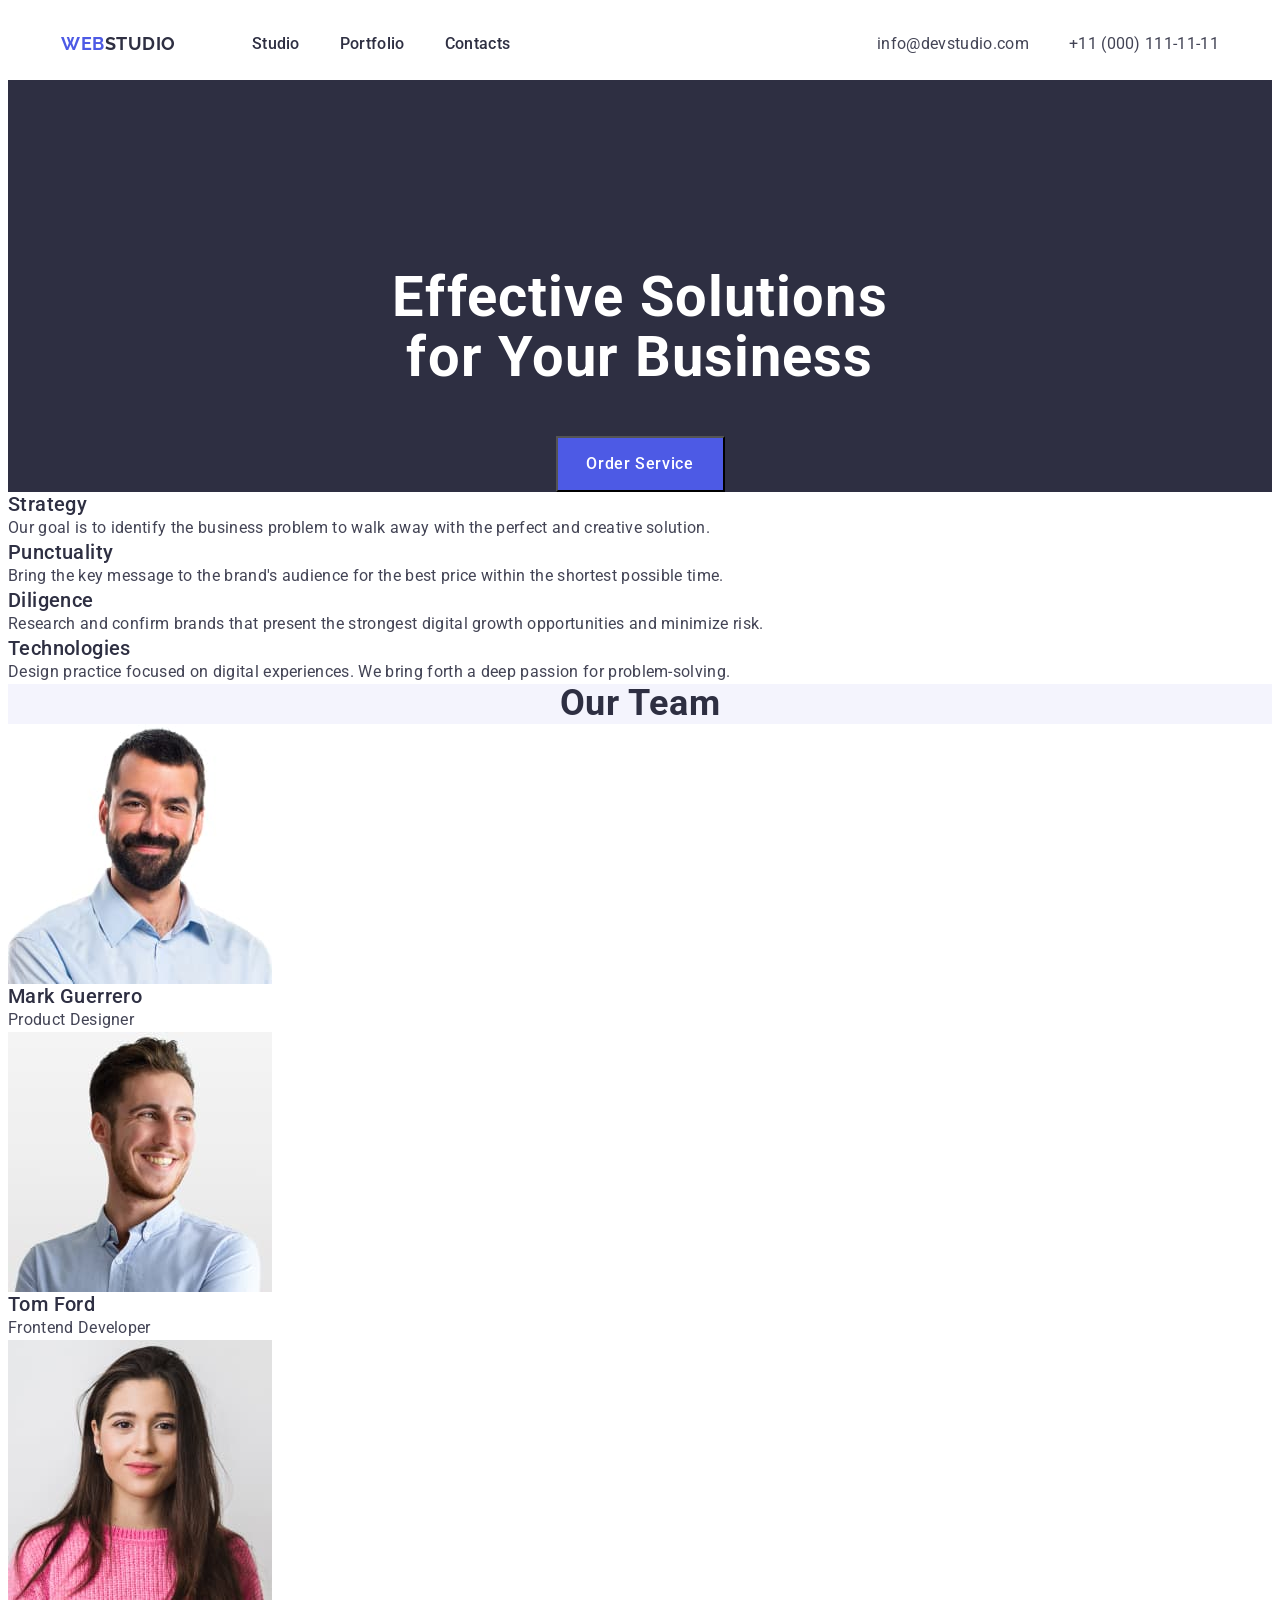
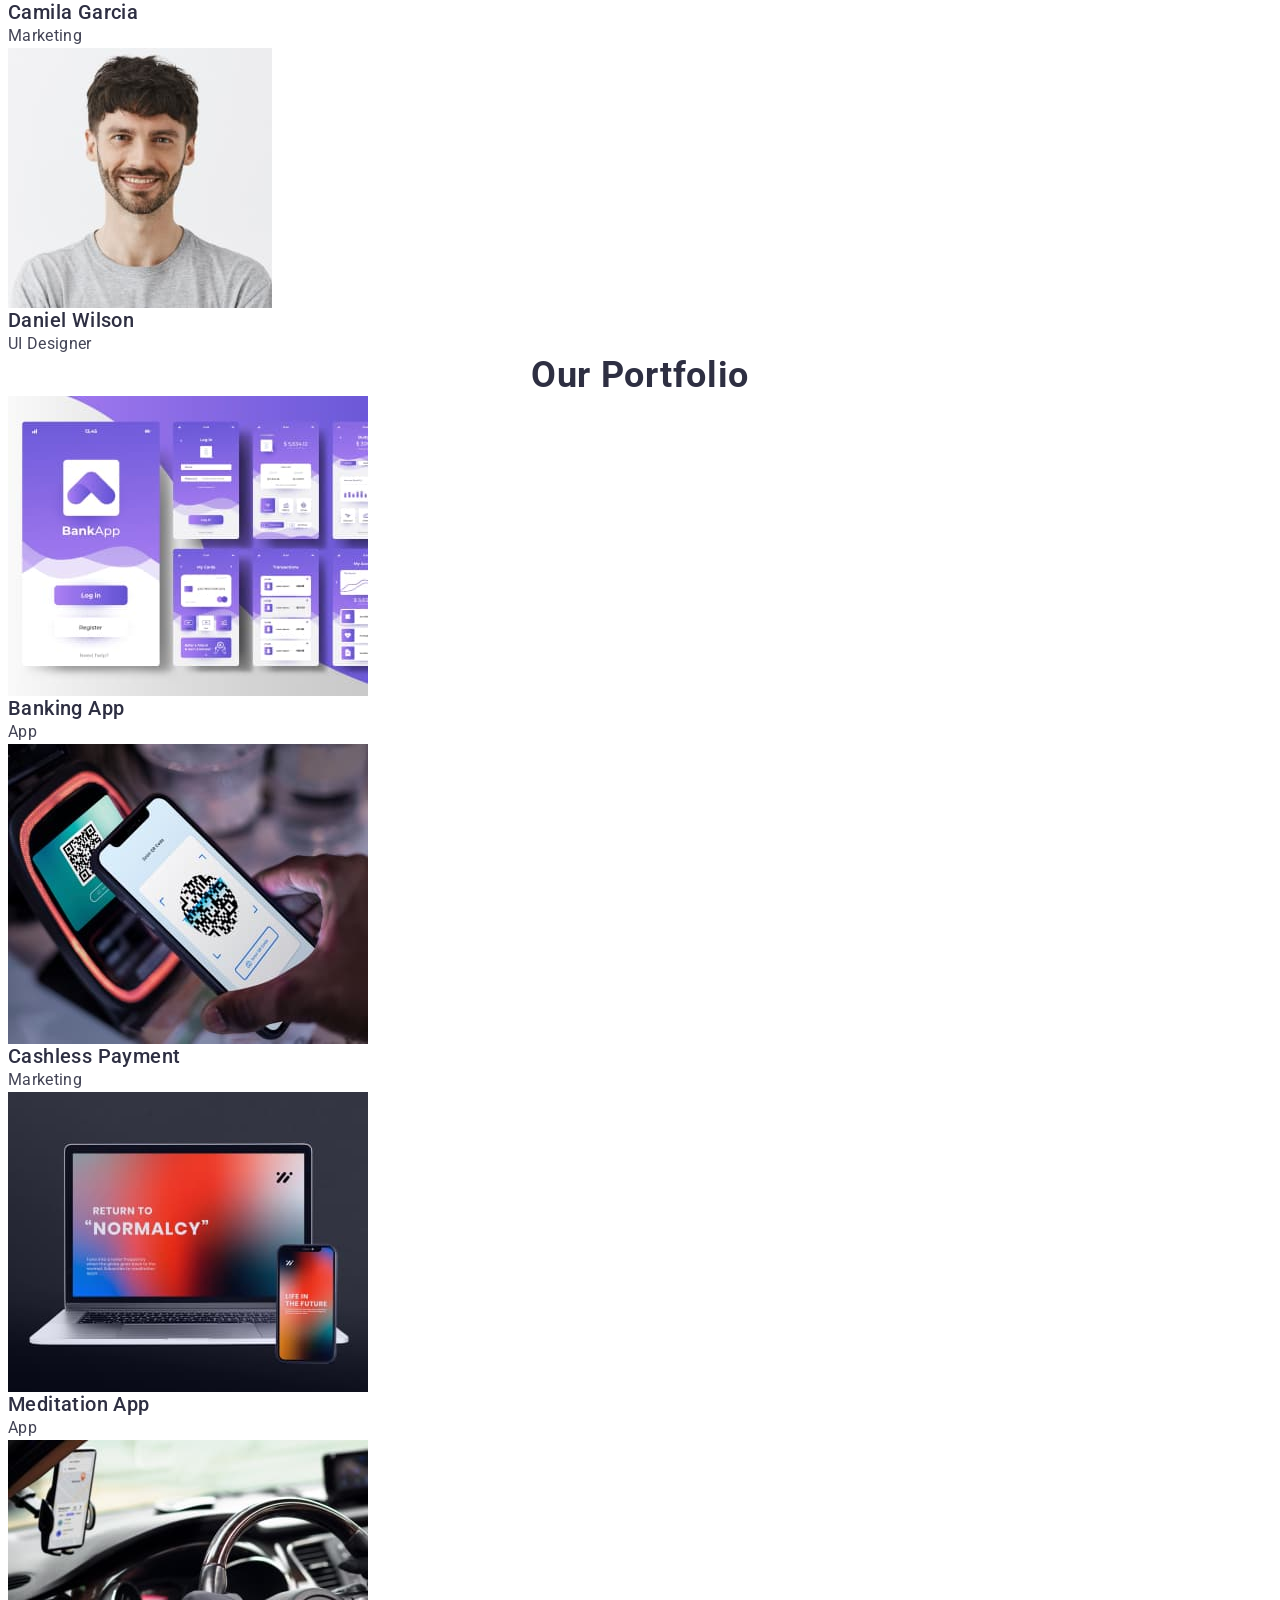
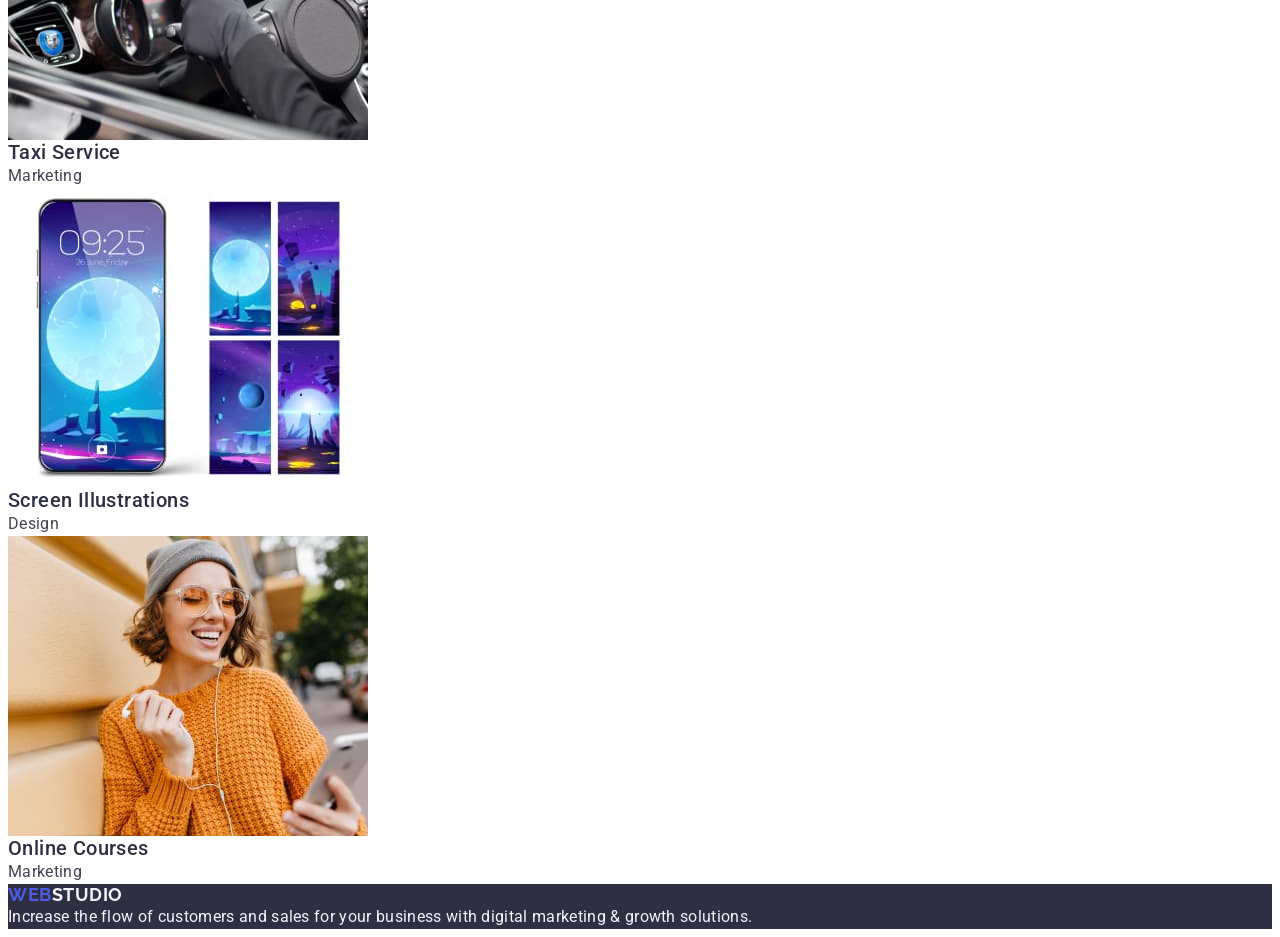
==== index.html @ 1b868ec2 "w" ====
<!DOCTYPE html>
<html lang="en">
<head>
    <meta charset="UTF-8">
    <meta name="viewport" content="width=device-width, initial-scale=1.0">
    <title>Webstudio</title>
<link rel="preconnect" href="https://fonts.googleapis.com">
<link rel="preconnect" href="https://fonts.gstatic.com" crossorigin>
<link href="https://fonts.googleapis.com/css2?family=Raleway:wght@700&family=Roboto:wght@400;500;700&display=swap"
    rel="stylesheet">
        <link rel="stylesheet" href="node_modules/modern-normalize/modern-normalize.css">
        <link rel="stylesheet" href="./css/styles.css">
</head>
<body>
    <!-- HEDER -->
    <header class="page-header">
        <div class="container page-header-div">
            <nav class="site-nav">
                <a class="logo-web" href="./index.html">
                    Web<span class="logo-link">Studio</span>
                </a>
                <ul class="navigation">
                    <li>
                        <a class="menu-nav-link" href="./index.html"> Studio</a>
                    </li>
                    <li>
                        <a class="menu-nav-link" href="">Portfolio</a>
                    </li>
                    <li>
                        <a class="menu-nav-link" href="">Contacts</a>
                    </li>
                </ul>
            </nav>
            
            <address class="adr-ss">
                <ul class="adr-ss-ul">
                    <li class="contacts">
                        <a class="contacts-link" href="mailto:info@devstudio.com">info@devstudio.com</a>
                    </li>
                    <li>
                        <a class="contacts-link" href="tel:+110001111111">+11 (000) 111-11-11</a>
                    </li>
                </ul>
            </address>
        </div>
        
    </header>
           <!-- HERO -->
    <main>
        <section class="section hero-block">
            <div class="container container-hero">
                <h1 class="hero-title">Effective Solutions for Your Business</h1>
                <button class="button-hero" type="button">Order Service</button>
            </div>
            
        </section>

        <!-- First section after hero -->
        <section>
            <h2 class="visually-hidden">our approach</h2>
            <ul class="privilege">
                <li class="privilege-list">
                    <h3 class="title-privilege">Strategy</h3>
                    <p class="privilege-p">Our goal is to identify the business problem to walk away with the perfect and creative solution.</p>
                </li>
                <li class="privilege-list">
                    <h3 class="title-privilege">Punctuality</h3>
                    <p class="privilege-p">Bring the key message to the brand's audience for the best price within the shortest possible time.</p>
                </li>
                <li class="privilege-list">
                    <h3 class="title-privilege">Diligence</h3>
                    <p class="privilege-p">Research and confirm brands that present the strongest digital growth opportunities and minimize risk.</p>
                </li>
                <li class="privilege-list">
                    <h3 class="title-privilege">Technologies</h3>
                    <p class="privilege-p">Design practice focused on digital experiences. We bring forth a deep passion for problem-solving.</p>
                </li>
                </ul>
        </section>

        <!-- section Our Team -->
        <section class="team-section">
            <h2 class="our-team">Our Team</h2>
            <ul class="our-team-ul">
                <li class="our-team-li">
                    <img class="team-img" src="./images/markguerrero.jpg" alt="mark guerrero" width="264">
                    <h3 class="title-team">Mark Guerrero</h3>
                    <p class="our-team-p">Product Designer</p>
                </li>

                <li class="our-team-li">
                    <img class="team-img" src="./images/tomford.jpg" alt="tom ford" width="264">
                    <h3 class="title-team">Tom Ford</h3>
                    <p class="our-team-p">Frontend Developer</p>
                </li>

                <li class="our-team-li">
                    <img class="team-img" src="./images/camilagarcia.jpg" alt="camila garcia" width="264">
                    <h3 class="title-team">Camila Garcia</h3>
                    <p class="our-team-p">Marketing</p>
                </li>

                <li class="our-team-li">
                    <img class="team-img" src="./images/danielwilson.jpg" alt="daniel wilson" width="264">
                    <h3 class="title-team">Daniel Wilson</h3>
                    <p class="our-team-p">UI Designer</p>
                </li>
            </ul>
        </section>
        <!-- Portfolio -->
        <section>
            <h2 class="portfolio-title">Our Portfolio</h2>
            <ul class="portfolio-ul">
                <li class="portfolio-li">
                    <img class="portfolio-img" src="./images/bankingappinteraceconcept.jpg" alt="banking app interace concept" width="360">
                    <h3 class="portfolio-name">Banking App</h3>
                    <p class="portfolio-p">App</p>
                </li>
                <li class="portfolio-li">
                    <img class="portfolio-img" src="./images/cashlesspayment.jpg" alt="cashless payment" width="360">
                    <h3 class="portfolio-name">Cashless Payment</h3>
                    <p class="portfolio-p">Marketing</p>
                </li>
                <li class="portfolio-li">
                    <img class="portfolio-img" src="./images/laptop.jpg" alt="meditation app" width="360">
                    <h3 class="portfolio-name">Meditation App</h3>
                    <p class="portfolio-p">App</p>
                </li>
                <li class="portfolio-li">
                    <img class="portfolio-img" src="./images/taxiservice.jpg" alt="taxi service" width="360">
                    <h3 class="portfolio-name">Taxi Service</h3>
                    <p class="portfolio-p">Marketing</p>
                </li>
                <li class="portfolio-li">
                    <img class="portfolio-img" src="./images/smartphone.jpg" alt="screen illustrations" width="360">
                    <h3 class="portfolio-name">Screen Illustrations</h3>
                    <p class="portfolio-p">Design</p>
                </li>
                <li class="portfolio-li">
                    <img class="portfolio-img" src="./images/onlinecourses.jpg" alt="online courses" width="360">
                    <h3 class="portfolio-name">Online Courses</h3>
                    <p class="portfolio-p">Marketing</p>
                </li>
            </ul>
        </section>
    </main>
    
    <!-- FOOTER -->
    <footer class="footer">
        <a class="logo-link-footer" href="./index.html">
            Web<span class="logo-footer">Studio</span>
        </a>
        <p class="footer-p">Increase the flow of customers and sales for your business with digital marketing & growth solutions.</p>
    </footer>
    
</body>
</html>
---- css/styles.css ----
body {
    background-color: #fff;
    font-family: 'Roboto', sans-serif;
    color: #434455;
    font-weight: 400;
    font-size: 16px;
}

h1,
h2,
h3,
h4,
h5,
h6,
p {
    margin-top: 0;
    margin-bottom: 0;
}

ul,ol {
    list-style: none;
    margin-top: 0;
    margin-bottom: 0;
    padding-left: 0;
}

img {
    display: block;
    max-width: 100%;
    height: auto;
}

a {
    text-decoration: none;
}

       /* HEADER */

   
.container {
    width: 1158px;
    margin-left: auto;
    margin-right: auto;
    padding-left: 15px;
    padding-right: 15px;
}

.page-header-div {
    display: flex;
    padding-top: 24px;
    padding-bottom: 24px;
}

.site-nav {
    display: flex;
    align-items: center;
   
}

.navigation {
    display: flex;
    column-gap: 40px;
}

.logo-link {
    color: #2E2F42;
    font-family: 'Raleway', sans-serif;
    font-size: 18px;
    font-weight: 700;
    line-height: 1.17; 
    letter-spacing: 0.03em;
    text-transform: uppercase;

}

.logo-web {
    margin-right: 76px;
    color: #4D5AE5;
    font-family: 'Raleway', sans-serif;
    font-size: 18px;
    font-weight: 700;
    line-height: 1.17;
    letter-spacing: 0.03em;
    text-transform: uppercase;
}

.menu-nav-link {
    color: #2E2F42;
    font-size: 16px;
    font-weight: 500;
    line-height:1.5;
    letter-spacing: 0.02em;
}

.menu-nav-link:hover,
.menu-nav-link:focus {
    color: #404bbf;
}

.adr-ss {
    margin-left: auto;
    font-style: normal;
}

.adr-ss-ul {
    display: flex;
    column-gap: 40px;
}

.contacts-link {
    color: #434455;
    line-height: 1.5; 
    letter-spacing: 0.02em;
    
}

.contacts-link:hover,
.contacts-link:focus {
    color: #404bbf;
}

  /* HERO */

.hero-block {
    background-color: #2E2F42;
}   

/* .container-hero {
    margin-left: auto;
    margin-right: auto;
} */

.hero-title {
    margin: 0 auto;
    max-width: 496px;
    padding-top: 188px;
    margin-bottom: 48px;
    text-align: center;
    color: #FFF;
    font-size: 56px;
    font-weight: 700;
    line-height: 1.07; 
    letter-spacing: 0.02em;
}

.button-hero {
    margin-left: auto;
    margin-right: auto;
    display: block;
    width: 169px;
    height: 56px;
    font-family: "Roboto", sans-serif;
    cursor: pointer;
    color: #FFF;
    font-size: 16px;
    font-weight: 500;
    line-height: 1.5;
    letter-spacing: 0.04em;
    background-color:  #4D5AE5;
   
}

.button-hero:hover,
.button-hero:focus {
    background-color: #404BBF;
}

/* First section after hero */


.visually-hidden {
    position: absolute;
    width: 1px;
    height: 1px;
    margin: -1px;
    border: 0;
    padding: 0;
    white-space: nowrap;
    clip-path: inset(100%);
    clip: rect(0 0 0 0);
    overflow: hidden;
}

.title-privilege {
    color: #2E2F42;
    font-size: 20px;
    font-weight: 500;
    line-height: 1.2;
    letter-spacing: 0.02em;
}

.privilege-p {
    color: #434455;
    line-height: 1.5;
    letter-spacing: 0.02em;
}

/* Our team */

.team-section {
    background-color: #F4F4FD;
}

.our-team {
    text-align: center;
    color: #2E2F42;    
    font-size: 36px;
    font-weight: 700;
    line-height: 1.11;
    letter-spacing: 0.02em; 
    text-transform: capitalize;      
}

.our-team-li {
    background-color: #FFF;
}

.title-team {
    color: #2E2F42;
    font-size: 20px;
    font-weight: 500;
    line-height: 1.2;
    letter-spacing: 0.02em;
    text-transform: capitalize;
}

.our-team-p {       
    line-height: 1.5;
    letter-spacing: 0.02em;
}

/* Our Portfolio */

.portfolio-title {
    color: #2E2F42;
    font-size: 36px;
    font-weight: 700;
    line-height: 1.11;
    letter-spacing: 0.02em;
    text-align: center;
}

.portfolio-name {
    color: #2E2F42;
    font-size: 20px;
    font-weight: 500;
    line-height: 1.2;
    letter-spacing: 0.02em;
}

.portfolio-p {
    line-height: 1.5;
    letter-spacing: 0.02em;
}

/* FOOTER */

.footer {
    background: #2E2F42;
}

.logo-link-footer {
    color: #4D5AE5;
    font-family: 'Raleway', sans-serif;
    font-size: 18px;
    font-weight: 700;
    line-height: 1.17;
    letter-spacing: 0.03em;
    text-transform: uppercase;
}

.logo-footer {
    color: #F4F4FD;

}

.footer-p {
    color: #F4F4FD;
    font-weight: 400;
    line-height: 1.5;
    letter-spacing: 0.02em;
}
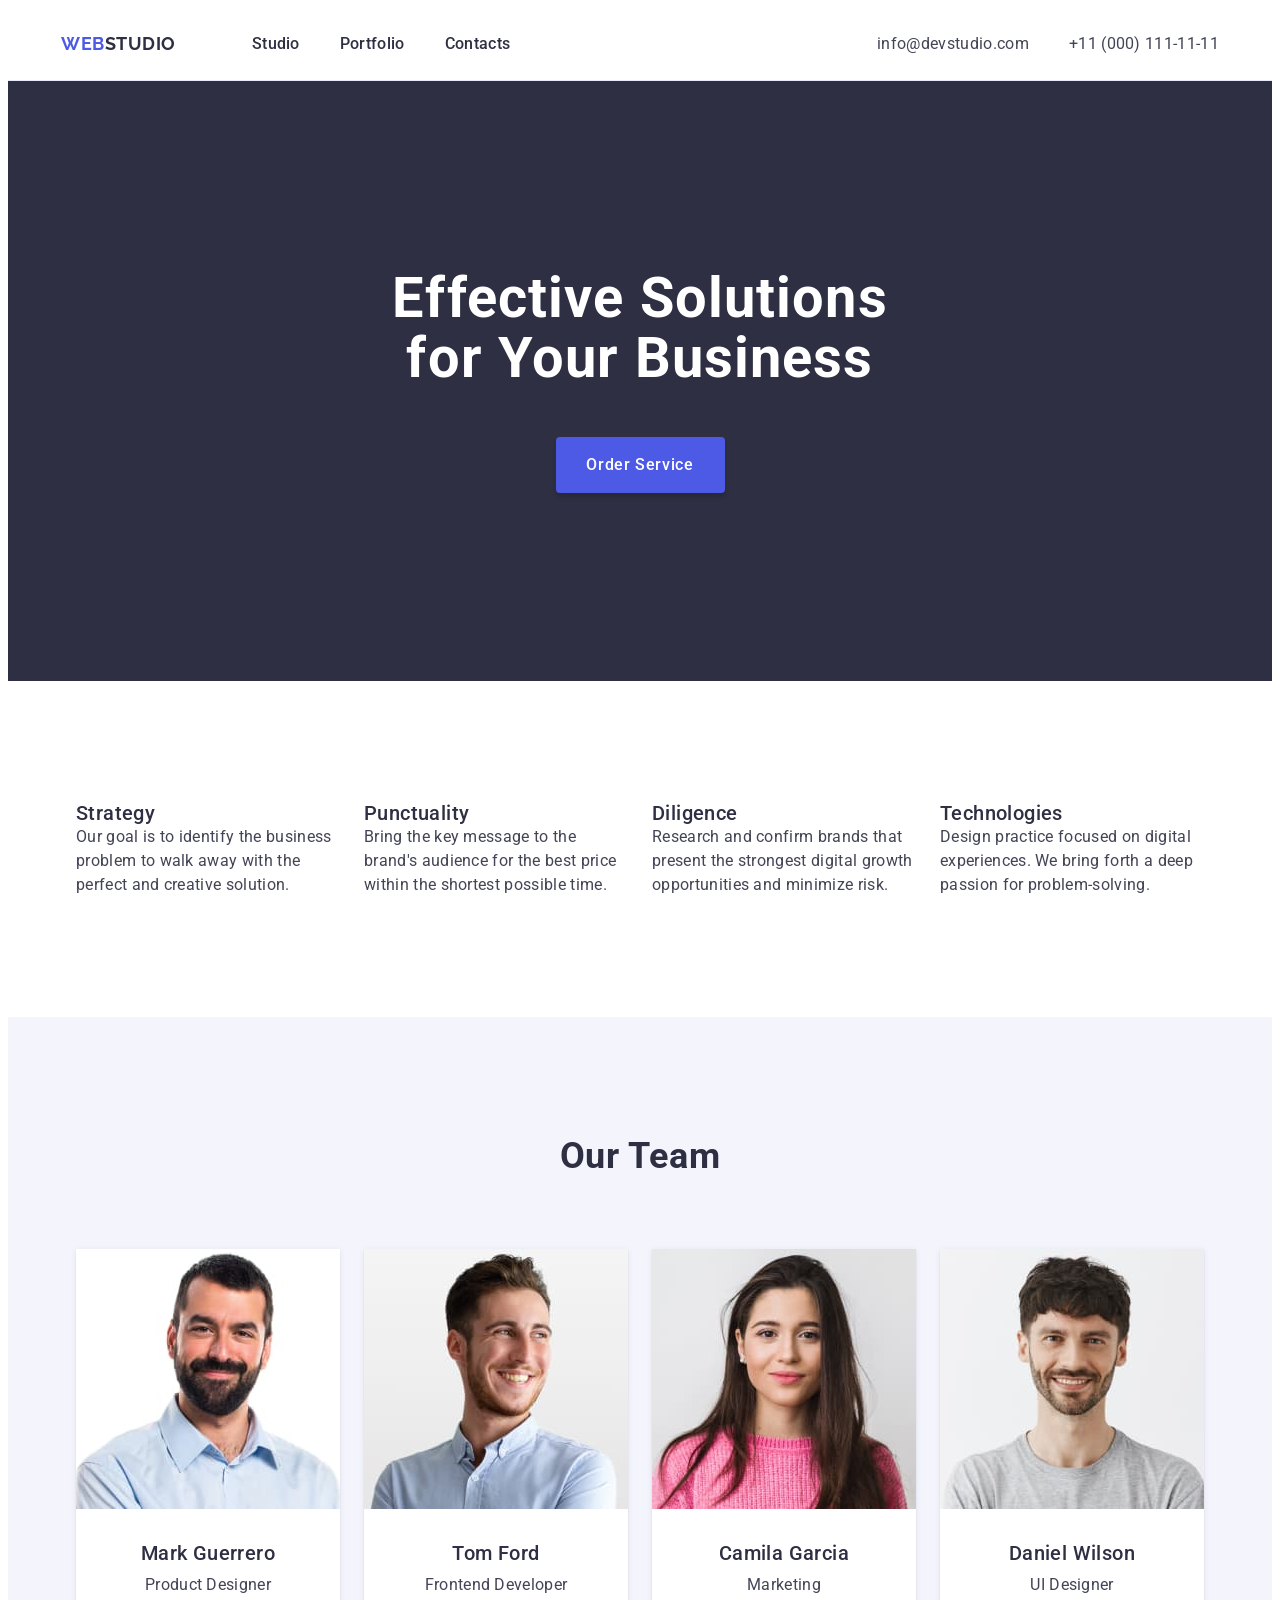
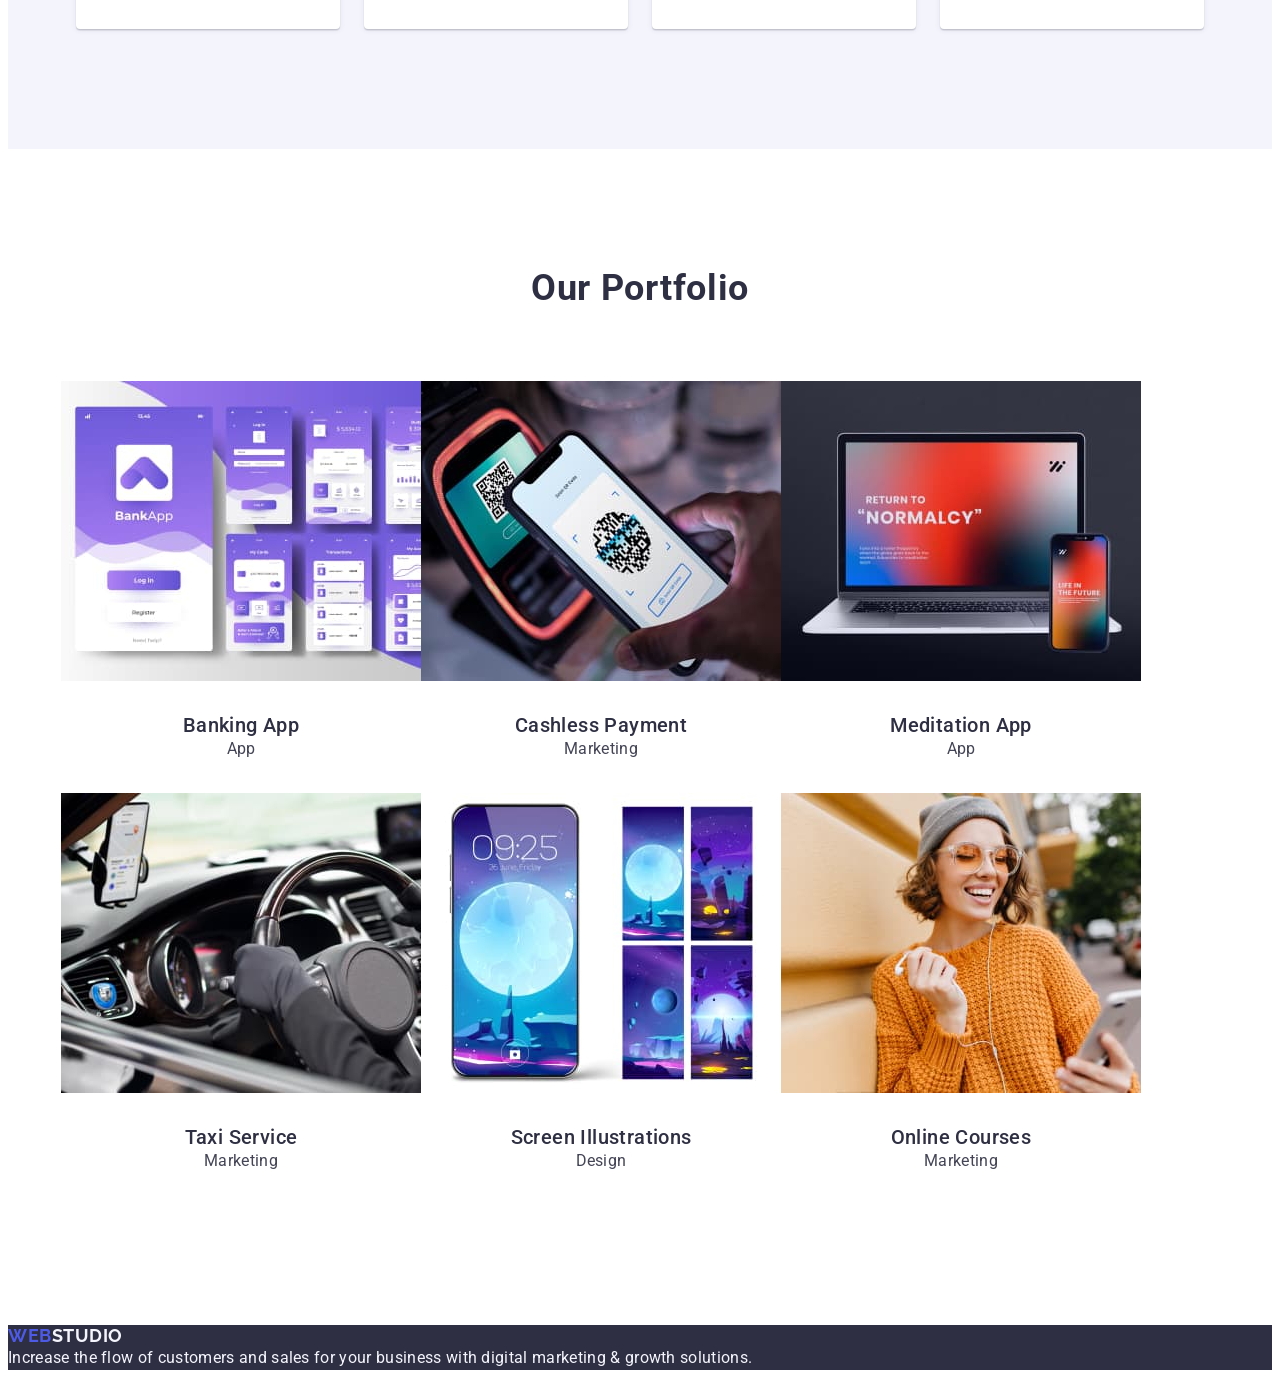
==== commit c5e17777: "startt" ====
--- a/index.html
+++ b/index.html
@@ -56,92 +56,134 @@
         </section>
 
         <!-- First section after hero -->
-        <section>
-            <h2 class="visually-hidden">our approach</h2>
-            <ul class="privilege">
-                <li class="privilege-list">
-                    <h3 class="title-privilege">Strategy</h3>
-                    <p class="privilege-p">Our goal is to identify the business problem to walk away with the perfect and creative solution.</p>
-                </li>
-                <li class="privilege-list">
-                    <h3 class="title-privilege">Punctuality</h3>
-                    <p class="privilege-p">Bring the key message to the brand's audience for the best price within the shortest possible time.</p>
-                </li>
-                <li class="privilege-list">
-                    <h3 class="title-privilege">Diligence</h3>
-                    <p class="privilege-p">Research and confirm brands that present the strongest digital growth opportunities and minimize risk.</p>
-                </li>
-                <li class="privilege-list">
-                    <h3 class="title-privilege">Technologies</h3>
-                    <p class="privilege-p">Design practice focused on digital experiences. We bring forth a deep passion for problem-solving.</p>
-                </li>
+        <section class="section">
+         <h2 class="visually-hidden">our approach</h2>
+            <div class="container">
+                <ul class="privilege">
+                    <li class="privilege-list">
+                        <h3 class="title-privilege">Strategy</h3>
+                        <p class="privilege-p">Our goal is to identify the business problem to walk away with the perfect and creative
+                            solution.</p>
+                    </li>
+                    <li class="privilege-list">
+                        <h3 class="title-privilege">Punctuality</h3>
+                        <p class="privilege-p">Bring the key message to the brand's audience for the best price within the shortest
+                            possible time.</p>
+                    </li>
+                    <li class="privilege-list">
+                        <h3 class="title-privilege">Diligence</h3>
+                        <p class="privilege-p">Research and confirm brands that present the strongest digital growth opportunities and
+                            minimize risk.</p>
+                    </li>
+                    <li class="privilege-list">
+                        <h3 class="title-privilege">Technologies</h3>
+                        <p class="privilege-p">Design practice focused on digital experiences. We bring forth a deep passion for
+                            problem-solving.</p>
+                    </li>
                 </ul>
+            </div>
+            
         </section>
 
         <!-- section Our Team -->
-        <section class="team-section">
+        <section class="section team-section">
             <h2 class="our-team">Our Team</h2>
-            <ul class="our-team-ul">
-                <li class="our-team-li">
-                    <img class="team-img" src="./images/markguerrero.jpg" alt="mark guerrero" width="264">
-                    <h3 class="title-team">Mark Guerrero</h3>
-                    <p class="our-team-p">Product Designer</p>
-                </li>
-
-                <li class="our-team-li">
-                    <img class="team-img" src="./images/tomford.jpg" alt="tom ford" width="264">
-                    <h3 class="title-team">Tom Ford</h3>
-                    <p class="our-team-p">Frontend Developer</p>
-                </li>
-
-                <li class="our-team-li">
-                    <img class="team-img" src="./images/camilagarcia.jpg" alt="camila garcia" width="264">
-                    <h3 class="title-team">Camila Garcia</h3>
-                    <p class="our-team-p">Marketing</p>
-                </li>
-
-                <li class="our-team-li">
-                    <img class="team-img" src="./images/danielwilson.jpg" alt="daniel wilson" width="264">
-                    <h3 class="title-team">Daniel Wilson</h3>
-                    <p class="our-team-p">UI Designer</p>
-                </li>
-            </ul>
+            <div class="container">
+                <ul class="our-team-ul">
+                    <li class="our-team-li">
+                        <img class="team-img" src="./images/markguerrero.jpg" alt="mark guerrero" width="264">
+                        <div class="foto-names">
+                            <h3 class="title-team">Mark Guerrero</h3>
+                            <p class="our-team-p">Product Designer</p>
+                        </div>
+                        
+                    </li>
+                
+                    <li class="our-team-li">
+                        <img class="team-img" src="./images/tomford.jpg" alt="tom ford" width="264">
+                        <div class="foto-names">
+                            <h3 class="title-team">Tom Ford</h3>
+                            <p class="our-team-p">Frontend Developer</p>
+                        </div>
+                    </li>
+                
+                    <li class="our-team-li">
+                        <img class="team-img" src="./images/camilagarcia.jpg" alt="camila garcia" width="264">
+                        <div class="foto-names">
+                            <h3 class="title-team">Camila Garcia</h3>
+                            <p class="our-team-p">Marketing</p>
+                        </div>                       
+                    </li>
+                
+                    <li class="our-team-li">
+                        <img class="team-img" src="./images/danielwilson.jpg" alt="daniel wilson" width="264">
+                        <div class="foto-names">
+                            <h3 class="title-team">Daniel Wilson</h3>
+                            <p class="our-team-p">UI Designer</p>
+                        </div>
+                    </li>
+                </ul>
+            </div>
+           
         </section>
         <!-- Portfolio -->
-        <section>
-            <h2 class="portfolio-title">Our Portfolio</h2>
-            <ul class="portfolio-ul">
-                <li class="portfolio-li">
-                    <img class="portfolio-img" src="./images/bankingappinteraceconcept.jpg" alt="banking app interace concept" width="360">
-                    <h3 class="portfolio-name">Banking App</h3>
-                    <p class="portfolio-p">App</p>
-                </li>
-                <li class="portfolio-li">
-                    <img class="portfolio-img" src="./images/cashlesspayment.jpg" alt="cashless payment" width="360">
-                    <h3 class="portfolio-name">Cashless Payment</h3>
-                    <p class="portfolio-p">Marketing</p>
-                </li>
-                <li class="portfolio-li">
-                    <img class="portfolio-img" src="./images/laptop.jpg" alt="meditation app" width="360">
-                    <h3 class="portfolio-name">Meditation App</h3>
-                    <p class="portfolio-p">App</p>
-                </li>
-                <li class="portfolio-li">
-                    <img class="portfolio-img" src="./images/taxiservice.jpg" alt="taxi service" width="360">
-                    <h3 class="portfolio-name">Taxi Service</h3>
-                    <p class="portfolio-p">Marketing</p>
-                </li>
-                <li class="portfolio-li">
-                    <img class="portfolio-img" src="./images/smartphone.jpg" alt="screen illustrations" width="360">
-                    <h3 class="portfolio-name">Screen Illustrations</h3>
-                    <p class="portfolio-p">Design</p>
-                </li>
-                <li class="portfolio-li">
-                    <img class="portfolio-img" src="./images/onlinecourses.jpg" alt="online courses" width="360">
-                    <h3 class="portfolio-name">Online Courses</h3>
-                    <p class="portfolio-p">Marketing</p>
-                </li>
-            </ul>
+        <section class="section">
+            <div class="container">
+                <h2 class="portfolio-title">Our Portfolio</h2>
+                <ul class="portfolio-ul">
+                    <li class="portfolio-li">
+                    <img class="portfolio-img" src="./images/bankingappinteraceconcept.jpg" alt="banking app interace concept"
+                        width="360">
+                        <div class="portfolio-card">
+                            <h3 class="portfolio-name">Banking App</h3>
+                            <p class="portfolio-p">App</p>
+                        </div>
+                        
+                    </li>
+                    <li class="portfolio-li">
+                        <img class="portfolio-img" src="./images/cashlesspayment.jpg" alt="cashless payment" width="360">
+                        <div class="portfolio-card">
+                            <h3 class="portfolio-name">Cashless Payment</h3>
+                            <p class="portfolio-p">Marketing</p>
+                        </div>
+                        
+                    </li>
+                    <li class="portfolio-li">
+                        <img class="portfolio-img" src="./images/laptop.jpg" alt="meditation app" width="360">
+                        <div class="portfolio-card">
+                            <h3 class="portfolio-name">Meditation App</h3>
+                            <p class="portfolio-p">App</p>
+                        </div>
+                        
+                    </li>
+                    <li class="portfolio-li">
+                        <img class="portfolio-img" src="./images/taxiservice.jpg" alt="taxi service" width="360">
+                        <div class="portfolio-card">
+                            <h3 class="portfolio-name">Taxi Service</h3>
+                            <p class="portfolio-p">Marketing</p>
+                        </div>
+                        
+                    </li>
+                    <li class="portfolio-li">
+                        <img class="portfolio-img" src="./images/smartphone.jpg" alt="screen illustrations" width="360">
+                        <div class="portfolio-card">
+                            <h3 class="portfolio-name">Screen Illustrations</h3>
+                            <p class="portfolio-p">Design</p>
+                        </div>
+                       
+                    </li>
+                    <li class="portfolio-li">
+                        <img class="portfolio-img" src="./images/onlinecourses.jpg" alt="online courses" width="360">
+                        <div class="portfolio-card">
+                            <h3 class="portfolio-name">Online Courses</h3>
+                            <p class="portfolio-p">Marketing</p>
+                        </div>
+                        
+                    </li>
+                </ul>
+
+            </div>
+            
         </section>
     </main>
     
--- a/css/styles.css
+++ b/css/styles.css
@@ -34,9 +34,19 @@
     text-decoration: none;
 }
 
+.section {
+    padding-top: 120px;
+    padding-bottom: 120px;
+}
+
        /* HEADER */
 
-   
+.page-header {
+    border-bottom: 1px solid  #E7E9FC;
+    background-color: #FFF;
+}
+          
+
 .container {
     width: 1158px;
     margin-left: auto;
@@ -123,17 +133,14 @@
 
 .hero-block {
     background-color: #2E2F42;
+    margin: 0 auto;
+    padding: 188px 0;
+    text-align: center;
 }   
-
-/* .container-hero {
-    margin-left: auto;
-    margin-right: auto;
-} */
 
 .hero-title {
     margin: 0 auto;
     max-width: 496px;
-    padding-top: 188px;
     margin-bottom: 48px;
     text-align: center;
     color: #FFF;
@@ -157,6 +164,9 @@
     line-height: 1.5;
     letter-spacing: 0.04em;
     background-color:  #4D5AE5;
+    border-radius: 4px;
+    box-shadow: 0px 4px 4px 0px rgba(0, 0, 0, 0.15);
+    border: none;
    
 }
 
@@ -181,6 +191,20 @@
     overflow: hidden;
 }
 
+.privilege {
+    display: flex;
+    justify-content: center;
+    align-items: center;
+}
+    
+.privilege-list {
+    width: 264px;
+}
+
+.privilege-list:not(:last-child) {
+    margin-right: 24px;
+}
+
 .title-privilege {
     color: #2E2F42;
     font-size: 20px;
@@ -202,6 +226,7 @@
 }
 
 .our-team {
+    padding-bottom: 72px;
     text-align: center;
     color: #2E2F42;    
     font-size: 36px;
@@ -211,11 +236,32 @@
     text-transform: capitalize;      
 }
 
+.our-team-ul {
+    display: flex;
+    justify-content: center;
+    align-items: center;
+}
+
+.our-team-li:not(:last-child){
+    margin-right: 24px;
+}
+
 .our-team-li {
+    width: 264px;
     background-color: #FFF;
+    text-align: center;
+    border-radius: 0px 0px 4px 4px;
+    box-shadow: 0px 2px 1px 0px rgba(46, 47, 66, 0.08), 0px 1px 1px 0px rgba(46, 47, 66, 0.16), 0px 1px 6px 0px rgba(46, 47, 66, 0.08);
+}
+
+.foto-names {
+    text-align: center;
+    padding-top: 32px;
+    padding-bottom: 32px;
 }
 
 .title-team {
+    margin-bottom: 8px;
     color: #2E2F42;
     font-size: 20px;
     font-weight: 500;
@@ -238,6 +284,25 @@
     line-height: 1.11;
     letter-spacing: 0.02em;
     text-align: center;
+    margin-bottom: 72px;
+}
+
+.portfolio-ul {
+    display: flex;
+    flex-wrap: wrap;
+    align-items: center;
+    
+}
+
+.portfolio-li {
+    width: 360px;
+    
+}
+
+.portfolio-card {
+    text-align: center;
+    margin-top: 32px;
+    margin-bottom: 32px;
 }
 
 .portfolio-name {
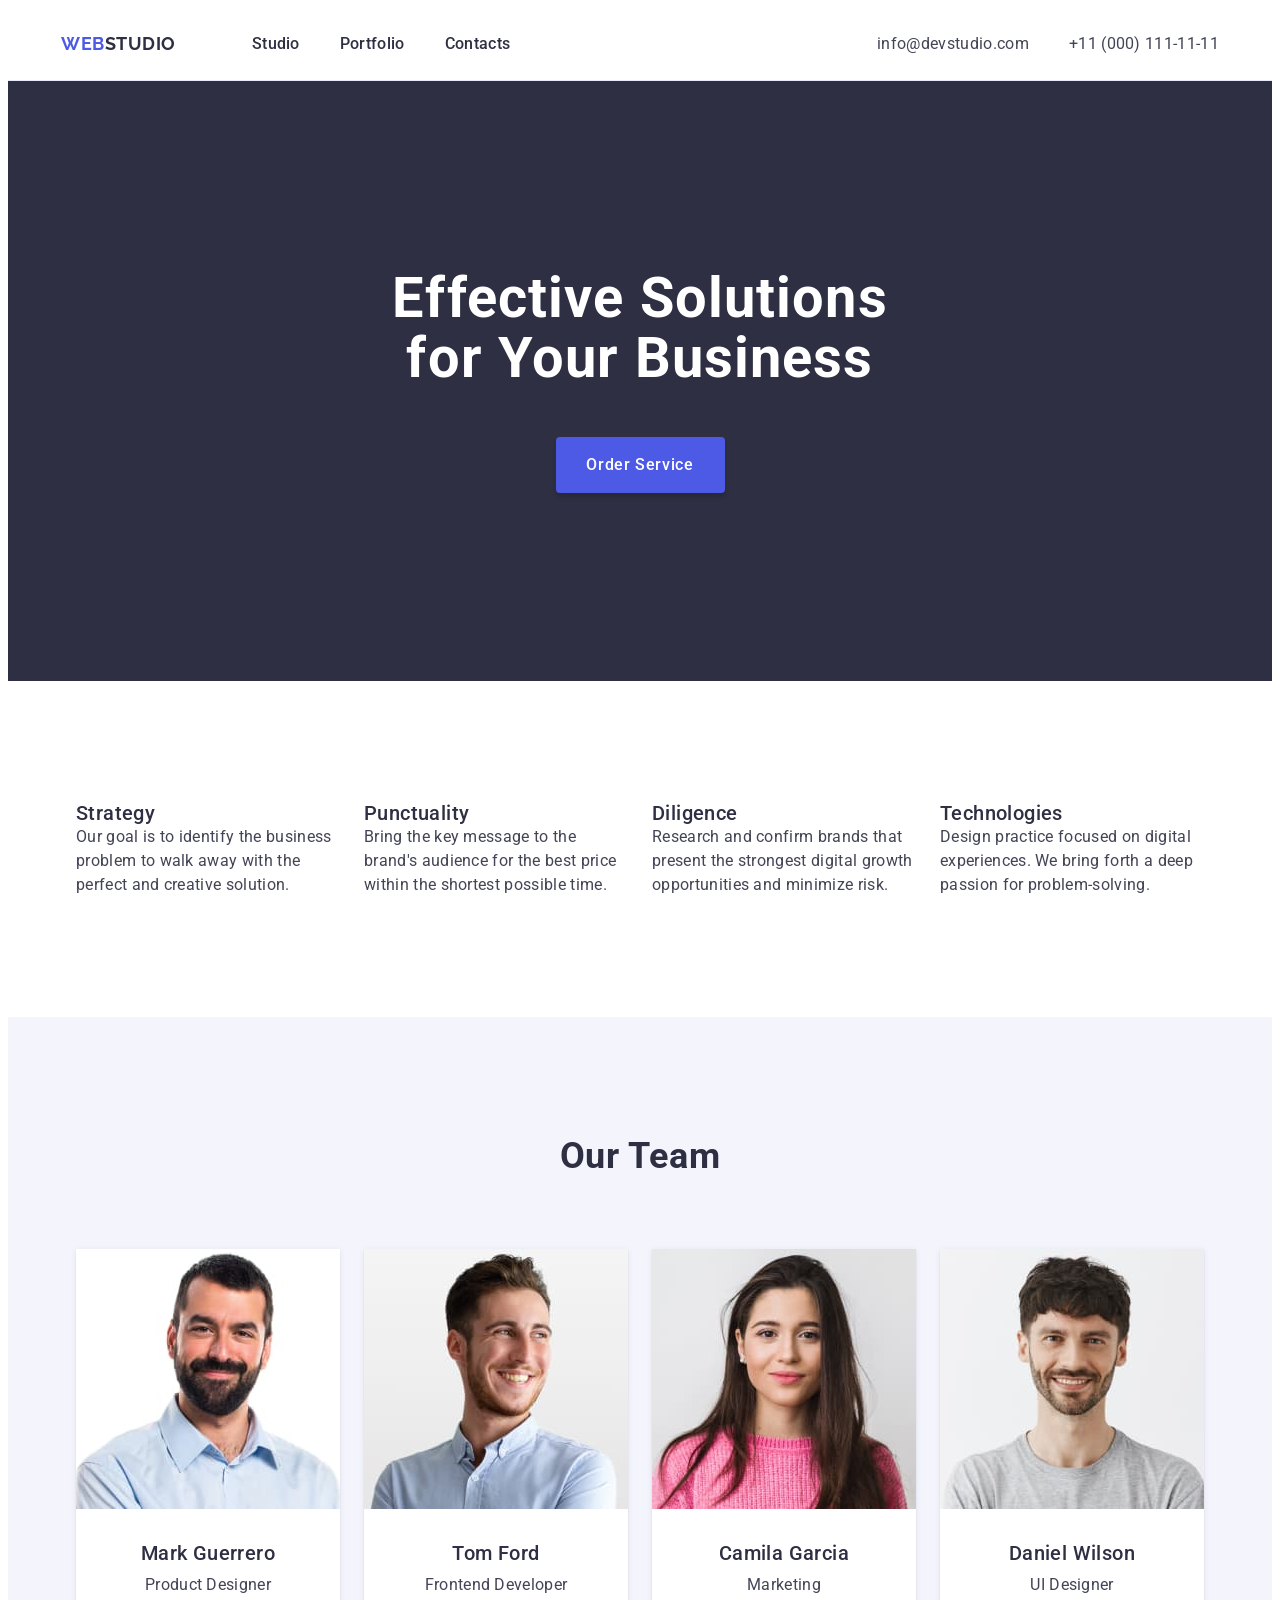
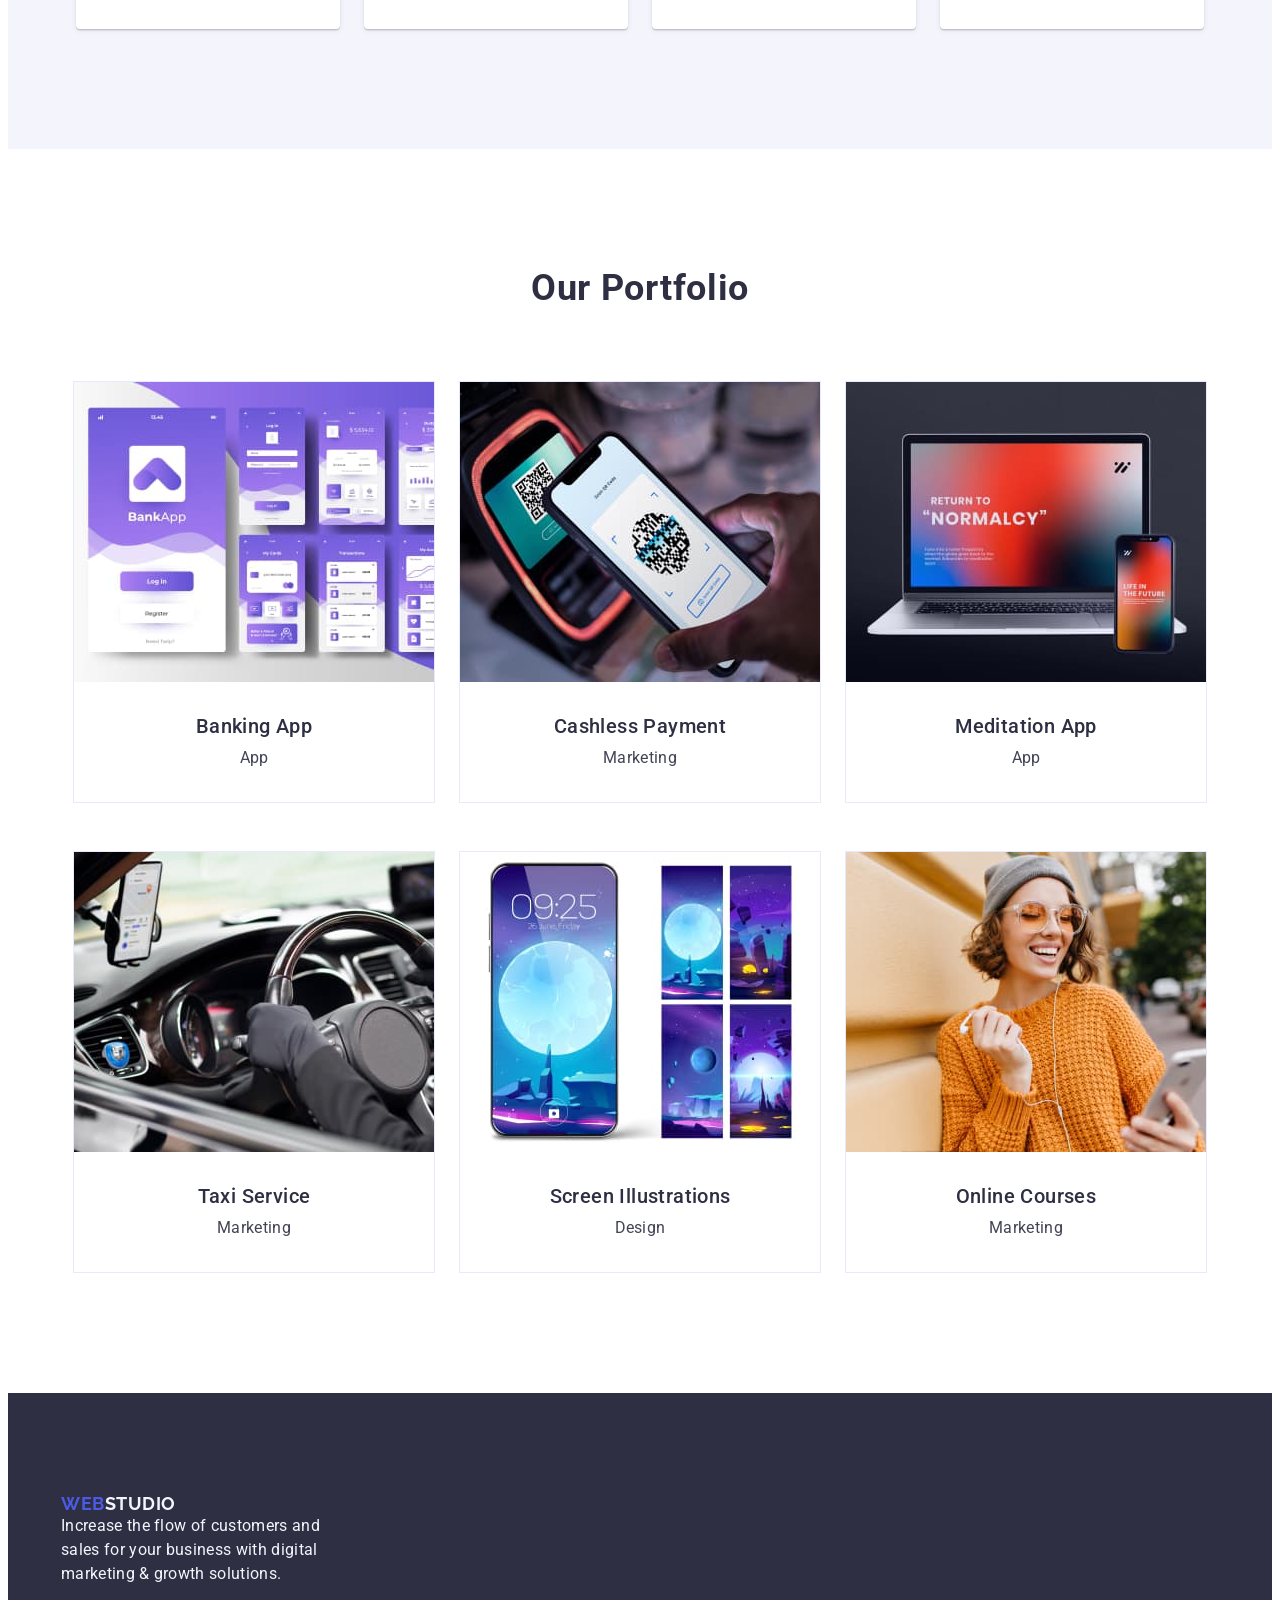
==== commit f6838c1e: "finale" ====
--- a/index.html
+++ b/index.html
@@ -20,13 +20,13 @@
                     Web<span class="logo-link">Studio</span>
                 </a>
                 <ul class="navigation">
-                    <li>
+                    <li class="link-header">
                         <a class="menu-nav-link" href="./index.html"> Studio</a>
                     </li>
-                    <li>
+                    <li class="link-header">
                         <a class="menu-nav-link" href="">Portfolio</a>
                     </li>
-                    <li>
+                    <li class="link-header">
                         <a class="menu-nav-link" href="">Contacts</a>
                     </li>
                 </ul>
@@ -34,10 +34,10 @@
             
             <address class="adr-ss">
                 <ul class="adr-ss-ul">
-                    <li class="contacts">
+                    <li class="contacts link-header">
                         <a class="contacts-link" href="mailto:info@devstudio.com">info@devstudio.com</a>
                     </li>
-                    <li>
+                    <li class="contacts link-header">
                         <a class="contacts-link" href="tel:+110001111111">+11 (000) 111-11-11</a>
                     </li>
                 </ul>
@@ -189,10 +189,13 @@
     
     <!-- FOOTER -->
     <footer class="footer">
-        <a class="logo-link-footer" href="./index.html">
-            Web<span class="logo-footer">Studio</span>
-        </a>
-        <p class="footer-p">Increase the flow of customers and sales for your business with digital marketing & growth solutions.</p>
+        <div class="container">
+            <a class="logo-link-footer" href="./index.html">
+                Web<span class="logo-footer">Studio</span>
+            </a>
+            <p class="footer-p">Increase the flow of customers and sales for your business with digital marketing & growth solutions.</p>
+        </div>
+        
     </footer>
     
 </body>
--- a/css/styles.css
+++ b/css/styles.css
@@ -57,8 +57,8 @@
 
 .page-header-div {
     display: flex;
-    padding-top: 24px;
-    padding-bottom: 24px;
+    /* padding-top: 24px;
+    padding-bottom: 24px; */
 }
 
 .site-nav {
@@ -94,12 +94,16 @@
     text-transform: uppercase;
 }
 
+
 .menu-nav-link {
     color: #2E2F42;
     font-size: 16px;
     font-weight: 500;
     line-height:1.5;
     letter-spacing: 0.02em;
+    display: block;
+    padding-top: 24px;
+    padding-bottom: 24px;
 }
 
 .menu-nav-link:hover,
@@ -118,6 +122,9 @@
 }
 
 .contacts-link {
+    display: block;
+    padding-top: 24px;
+    padding-bottom: 24px;
     color: #434455;
     line-height: 1.5; 
     letter-spacing: 0.02em;
@@ -291,21 +298,37 @@
     display: flex;
     flex-wrap: wrap;
     align-items: center;
-    
-}
+    justify-content: center;
+    gap: 48px 24px;
+}
+
 
 .portfolio-li {
     width: 360px;
+    border: 1px solid #E7E9FC;
+}
+
+.portfolio-li:hover,
+.portfolio-li:focus {
+    box-shadow: 0px 2px 1px 0px rgba(46, 47, 66, 0.08), 0px 1px 1px 0px rgba(46, 47, 66, 0.16), 0px 1px 6px 0px rgba(46, 47, 66, 0.08);
+}
+
+.portfolio-card {
+    text-align: center;
+    padding-top: 32px;
+    padding-bottom: 32px;
     
 }
 
-.portfolio-card {
-    text-align: center;
-    margin-top: 32px;
-    margin-bottom: 32px;
-}
+/* .portfolio-card:hover, 
+.portfolio-card:focus{
+    box-shadow: 0px 2px 1px 0px rgba(46, 47, 66, 0.08), 0px 1px 1px 0px rgba(46, 47, 66, 0.16), 0px 1px 6px 0px rgba(46, 47, 66, 0.08);
+} */
+
+
 
 .portfolio-name {
+    margin-bottom: 8px;
     color: #2E2F42;
     font-size: 20px;
     font-weight: 500;
@@ -322,9 +345,12 @@
 
 .footer {
     background: #2E2F42;
+    padding-top: 100px;
+    padding-bottom: 100px;
 }
 
 .logo-link-footer {
+    margin-bottom: 18px;
     color: #4D5AE5;
     font-family: 'Raleway', sans-serif;
     font-size: 18px;
@@ -340,6 +366,7 @@
 }
 
 .footer-p {
+    width: 264px;
     color: #F4F4FD;
     font-weight: 400;
     line-height: 1.5;
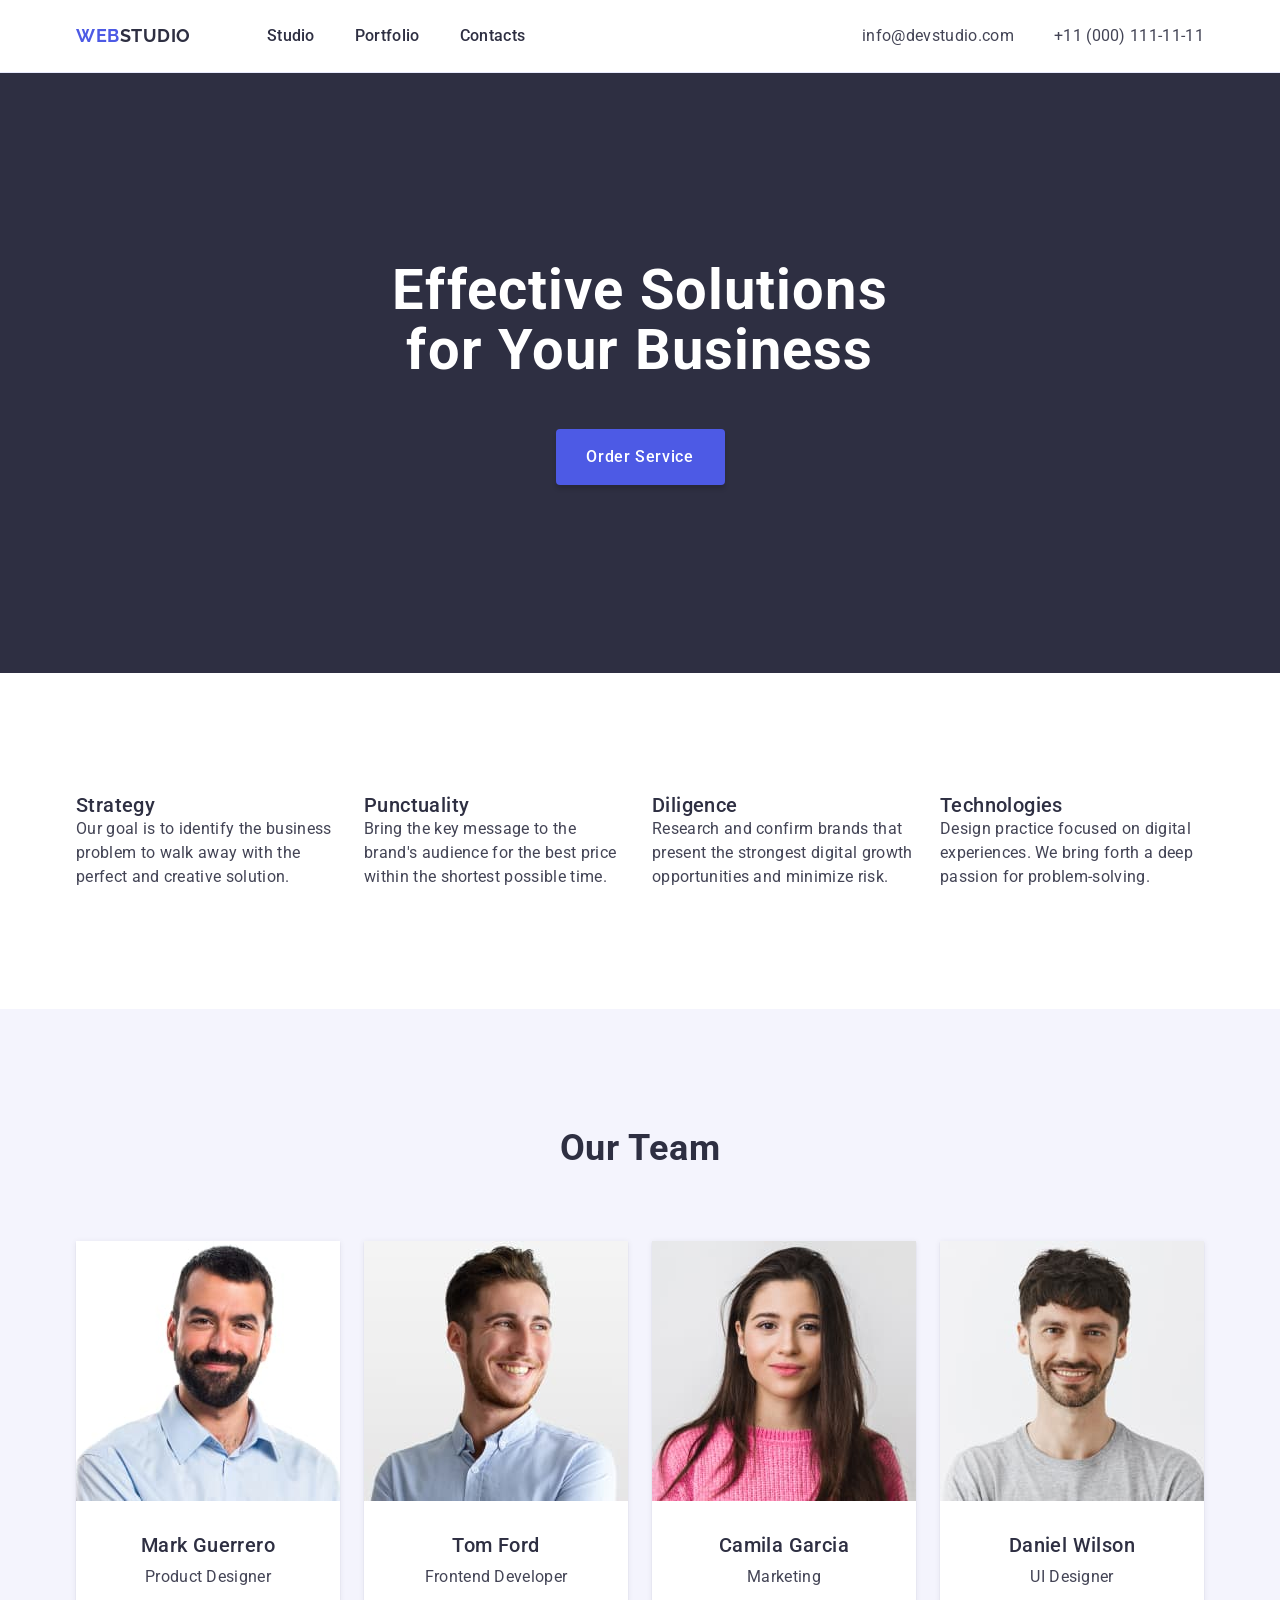
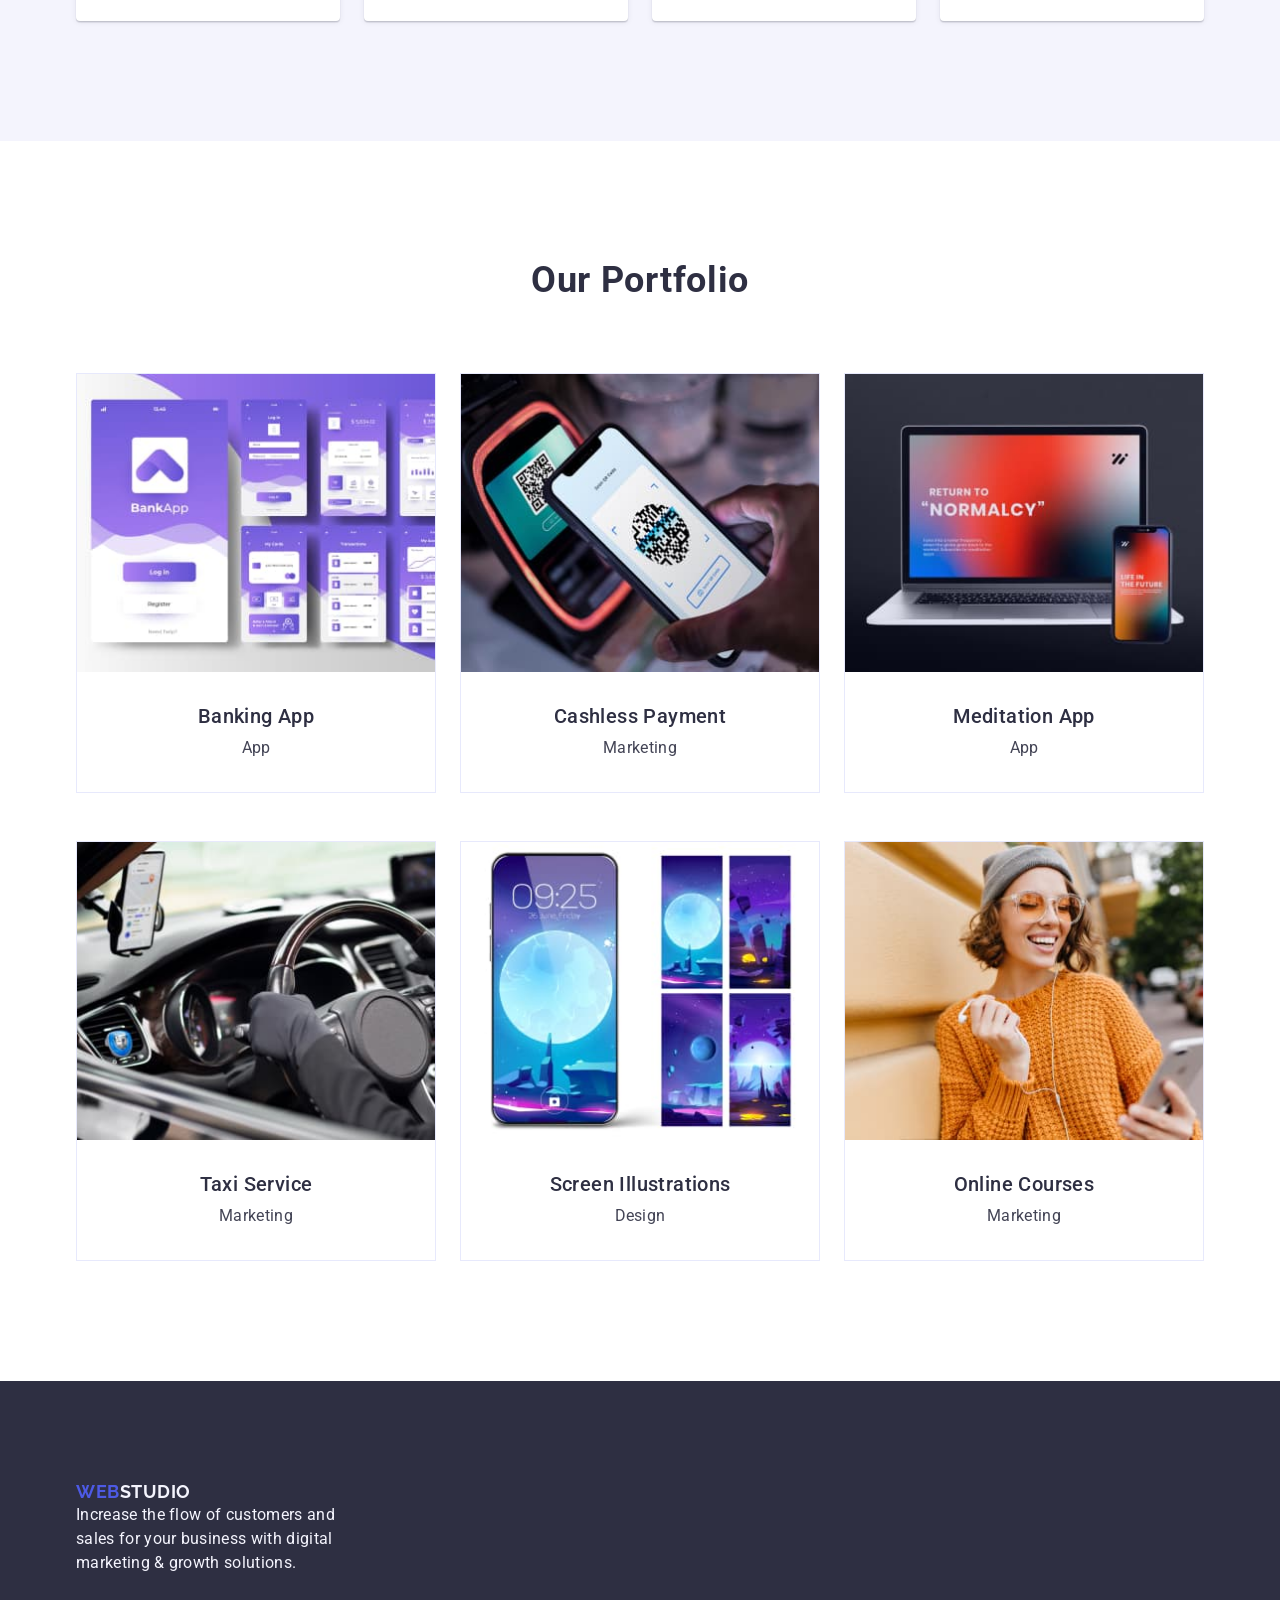
==== commit 73300dd2: "s" ====
--- a/index.html
+++ b/index.html
@@ -8,7 +8,9 @@
 <link rel="preconnect" href="https://fonts.gstatic.com" crossorigin>
 <link href="https://fonts.googleapis.com/css2?family=Raleway:wght@700&family=Roboto:wght@400;500;700&display=swap"
     rel="stylesheet">
-        <link rel="stylesheet" href="node_modules/modern-normalize/modern-normalize.css">
+        <link rel="stylesheet" href="https://cdnjs.cloudflare.com/ajax/libs/modern-normalize/2.0.0/modern-normalize.min.css"
+            integrity="sha512-4xo8blKMVCiXpTaLzQSLSw3KFOVPWhm/TRtuPVc4WG6kUgjH6J03IBuG7JZPkcWMxJ5huwaBpOpnwYElP/m6wg=="
+            crossorigin="anonymous" referrerpolicy="no-referrer" />
         <link rel="stylesheet" href="./css/styles.css">
 </head>
 <body>
@@ -57,8 +59,8 @@
 
         <!-- First section after hero -->
         <section class="section">
-         <h2 class="visually-hidden">our approach</h2>
             <div class="container">
+               <h2 class="visually-hidden">our approach</h2>
                 <ul class="privilege">
                     <li class="privilege-list">
                         <h3 class="title-privilege">Strategy</h3>
--- a/css/styles.css
+++ b/css/styles.css
@@ -308,10 +308,10 @@
     border: 1px solid #E7E9FC;
 }
 
-.portfolio-li:hover,
+/* .portfolio-li:hover,
 .portfolio-li:focus {
     box-shadow: 0px 2px 1px 0px rgba(46, 47, 66, 0.08), 0px 1px 1px 0px rgba(46, 47, 66, 0.16), 0px 1px 6px 0px rgba(46, 47, 66, 0.08);
-}
+} */
 
 .portfolio-card {
     text-align: center;
@@ -320,10 +320,10 @@
     
 }
 
-/* .portfolio-card:hover, 
+.portfolio-card:hover, 
 .portfolio-card:focus{
     box-shadow: 0px 2px 1px 0px rgba(46, 47, 66, 0.08), 0px 1px 1px 0px rgba(46, 47, 66, 0.16), 0px 1px 6px 0px rgba(46, 47, 66, 0.08);
-} */
+}
 
 
 
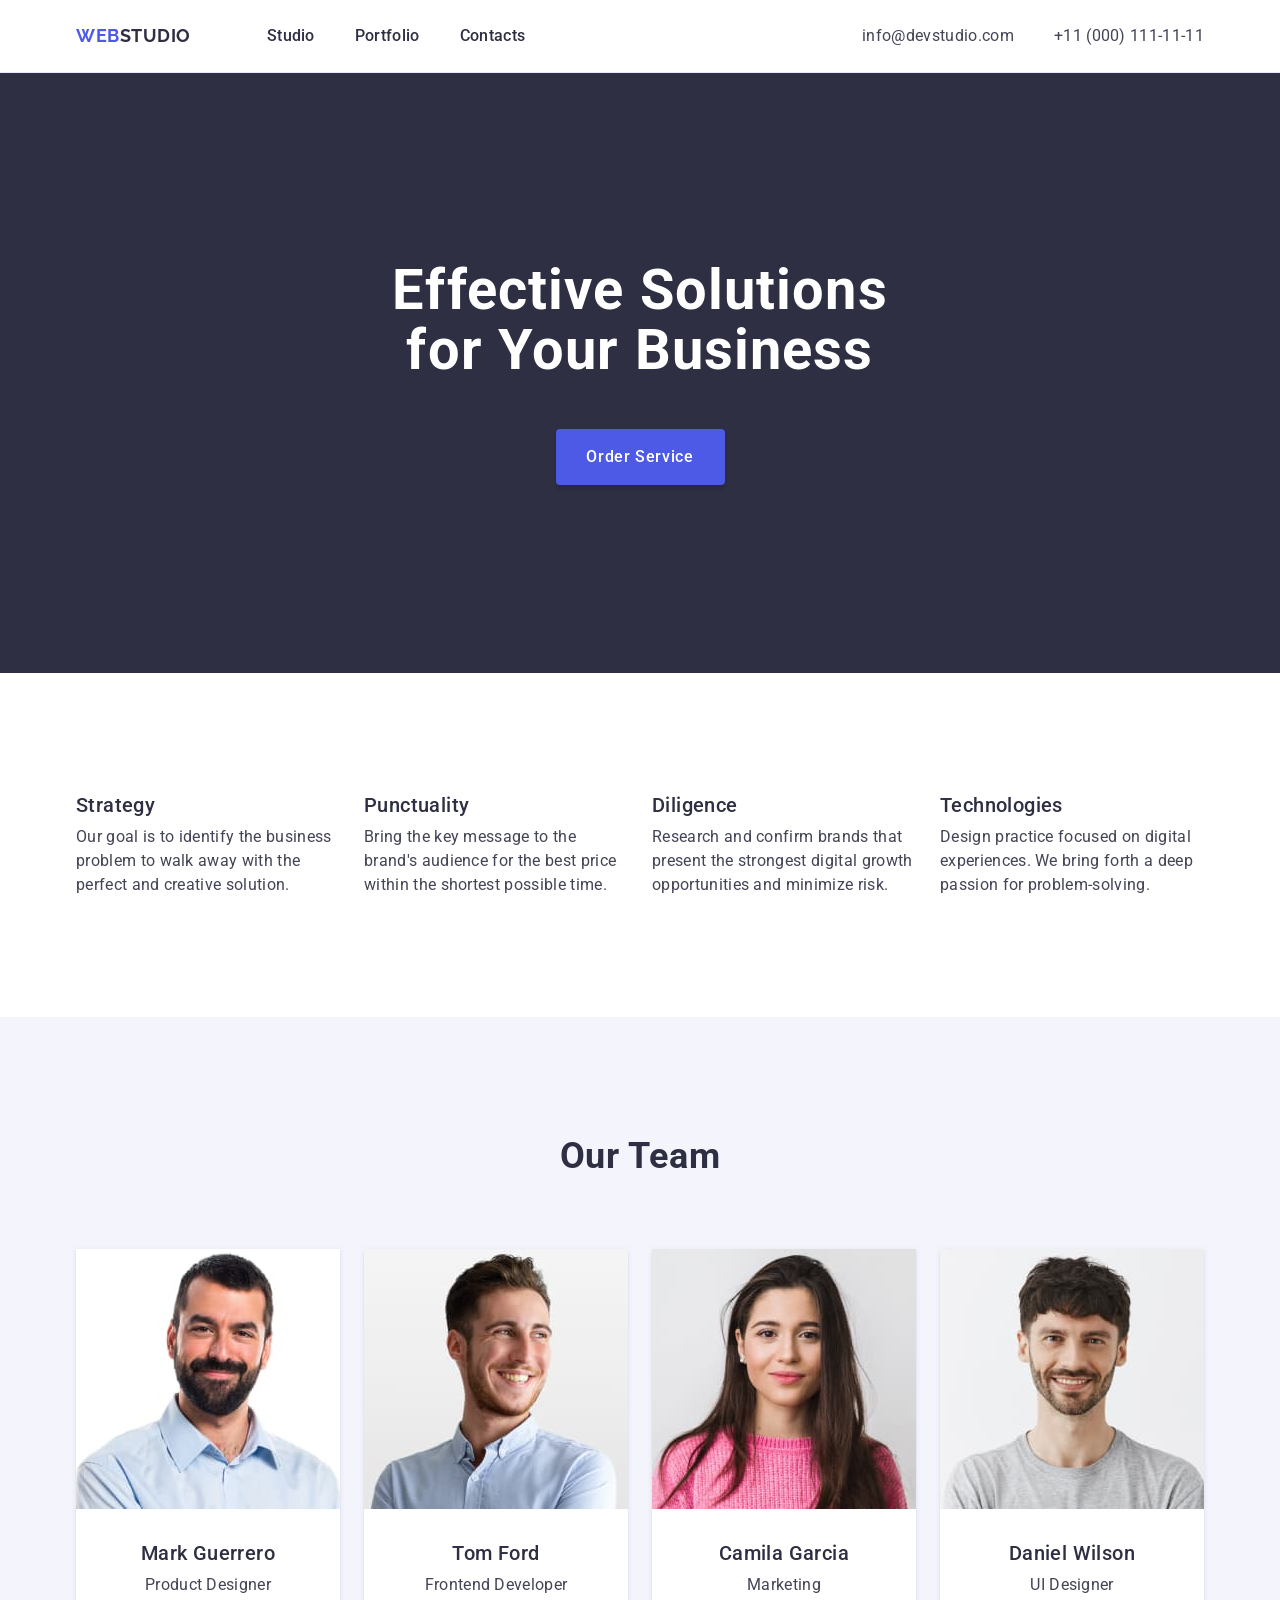
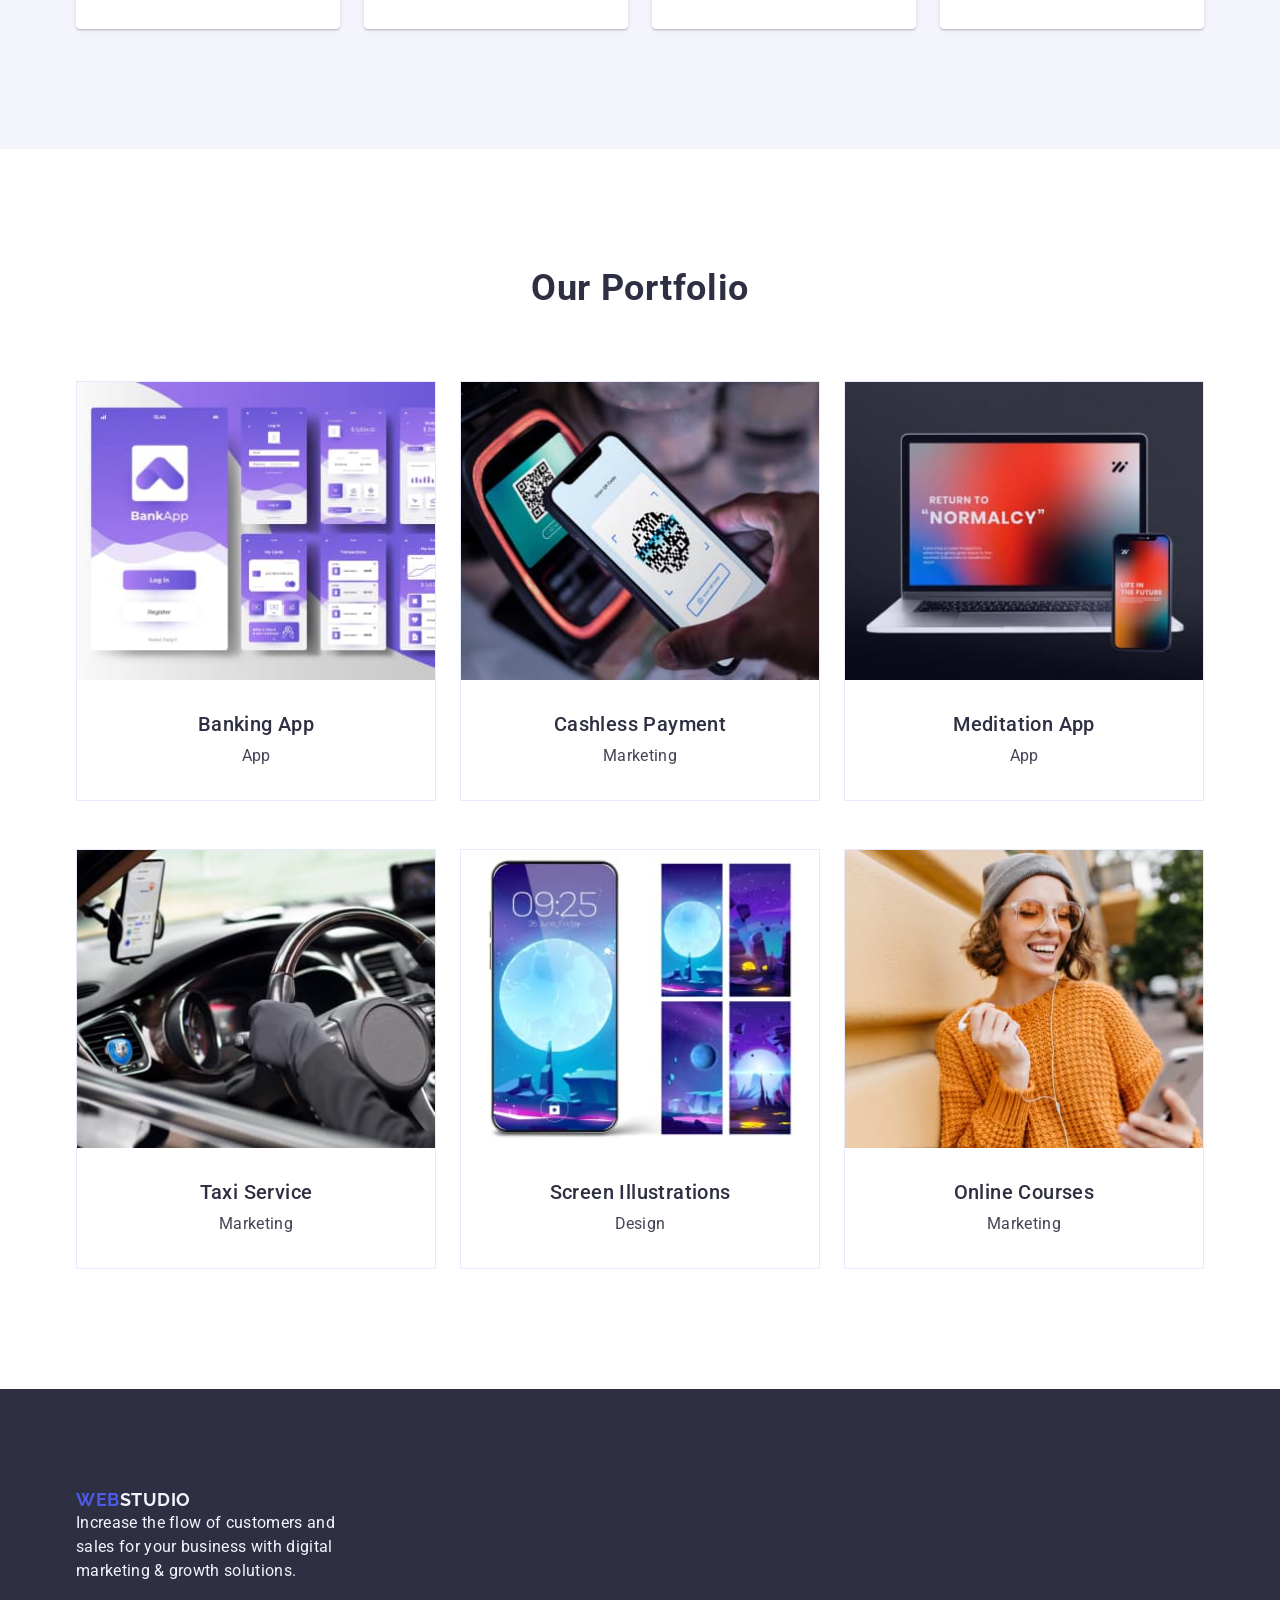
==== commit af32b3e3: "qwerty" ====
--- a/index.html
+++ b/index.html
@@ -28,7 +28,7 @@
                     <li class="link-header">
                         <a class="menu-nav-link" href="">Portfolio</a>
                     </li>
-                    <li class="link-header">
+                    <li class="link-header link-header-fin">
                         <a class="menu-nav-link" href="">Contacts</a>
                     </li>
                 </ul>
@@ -39,7 +39,7 @@
                     <li class="contacts link-header">
                         <a class="contacts-link" href="mailto:info@devstudio.com">info@devstudio.com</a>
                     </li>
-                    <li class="contacts link-header">
+                    <li class="contacts link-header link-header-fin">
                         <a class="contacts-link" href="tel:+110001111111">+11 (000) 111-11-11</a>
                     </li>
                 </ul>
@@ -89,8 +89,8 @@
 
         <!-- section Our Team -->
         <section class="section team-section">
-            <h2 class="our-team">Our Team</h2>
             <div class="container">
+             <h2 class="our-team">Our Team</h2>
                 <ul class="our-team-ul">
                     <li class="our-team-li">
                         <img class="team-img" src="./images/markguerrero.jpg" alt="mark guerrero" width="264">
--- a/css/styles.css
+++ b/css/styles.css
@@ -57,20 +57,27 @@
 
 .page-header-div {
     display: flex;
-    /* padding-top: 24px;
-    padding-bottom: 24px; */
 }
 
 .site-nav {
     display: flex;
     align-items: center;
-   
 }
 
 .navigation {
     display: flex;
-    column-gap: 40px;
-}
+    /* column-gap: 40px; */
+}
+
+.link-header {
+    margin-right: 40px;
+}
+
+.link-header-fin {
+    margin-right: 0;
+}
+
+
 
 .logo-link {
     color: #2E2F42;
@@ -80,7 +87,6 @@
     line-height: 1.17; 
     letter-spacing: 0.03em;
     text-transform: uppercase;
-
 }
 
 .logo-web {
@@ -118,7 +124,10 @@
 
 .adr-ss-ul {
     display: flex;
-    column-gap: 40px;
+}
+
+.contacts {
+    gap: 40px;
 }
 
 .contacts-link {
@@ -161,7 +170,7 @@
     margin-left: auto;
     margin-right: auto;
     display: block;
-    width: 169px;
+    min-width: 169px;
     height: 56px;
     font-family: "Roboto", sans-serif;
     cursor: pointer;
@@ -218,6 +227,7 @@
     font-weight: 500;
     line-height: 1.2;
     letter-spacing: 0.02em;
+    margin-bottom: 8px;
 }
 
 .privilege-p {
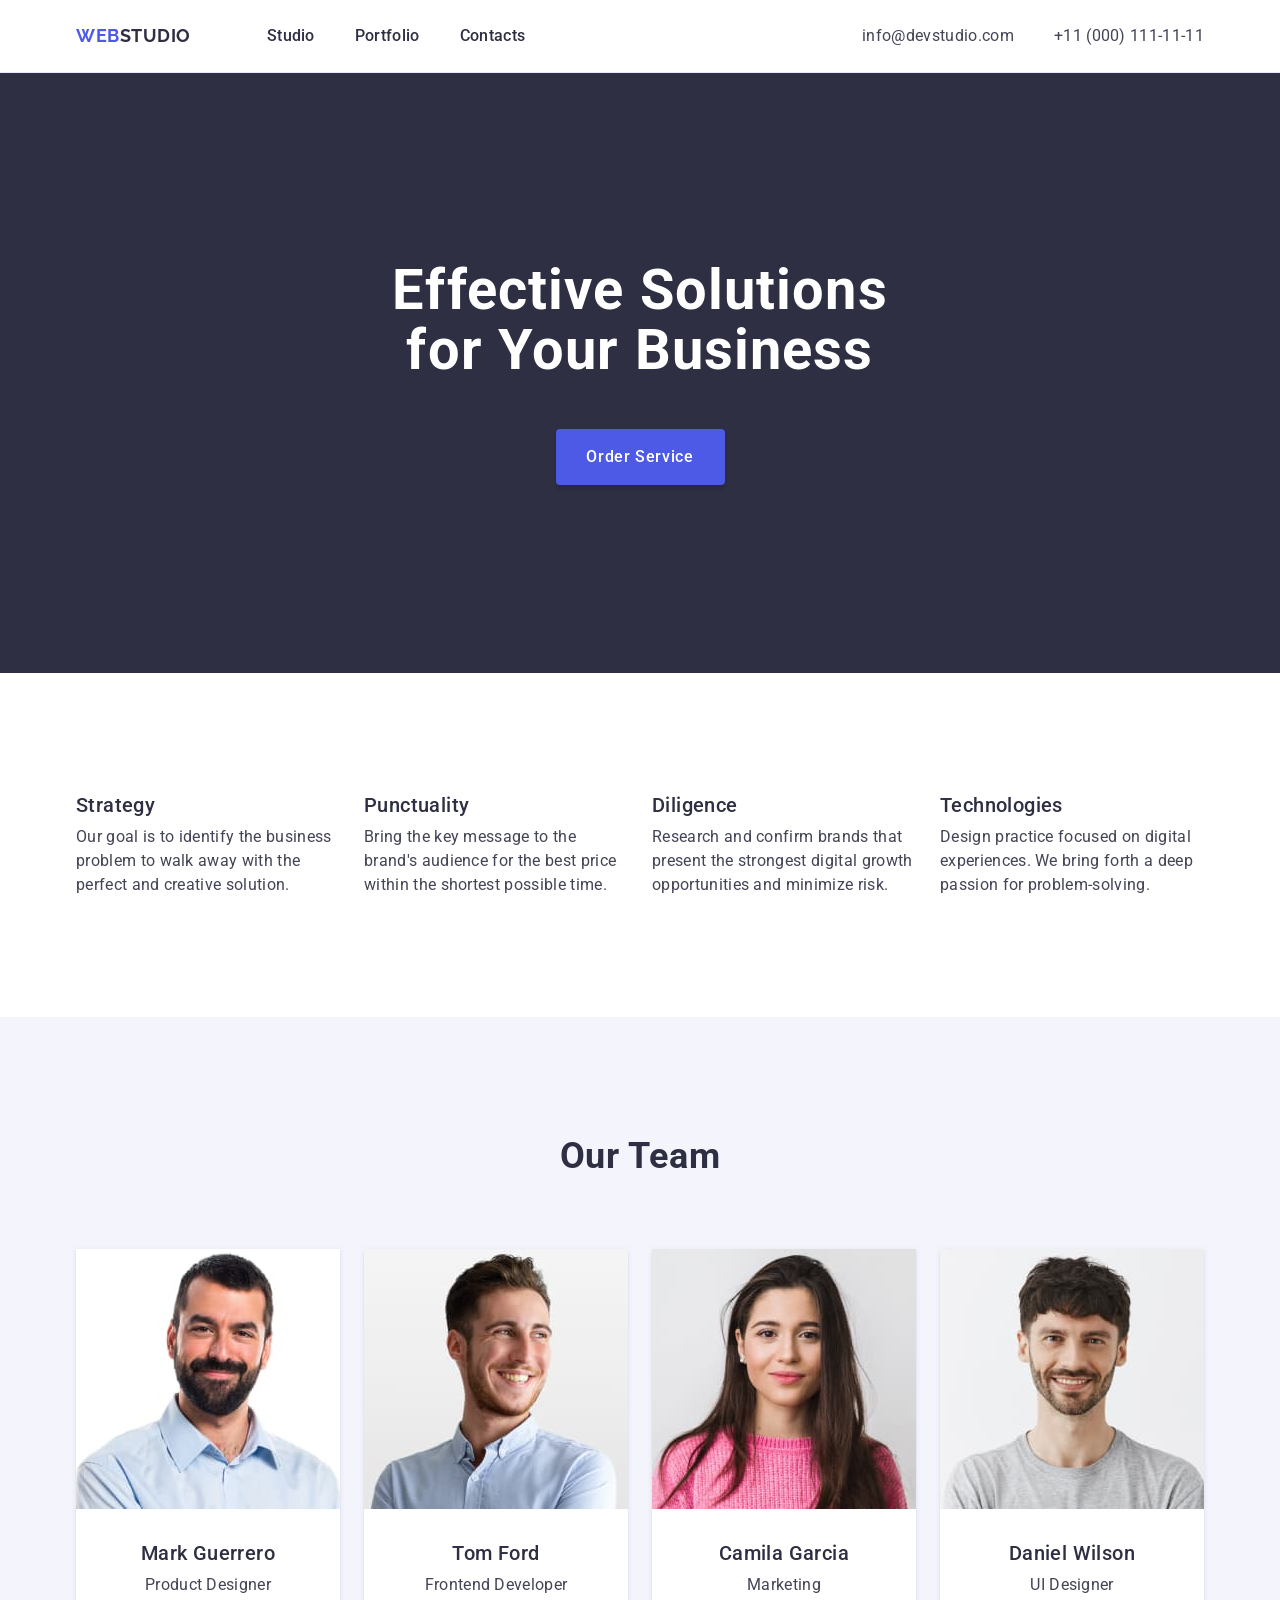
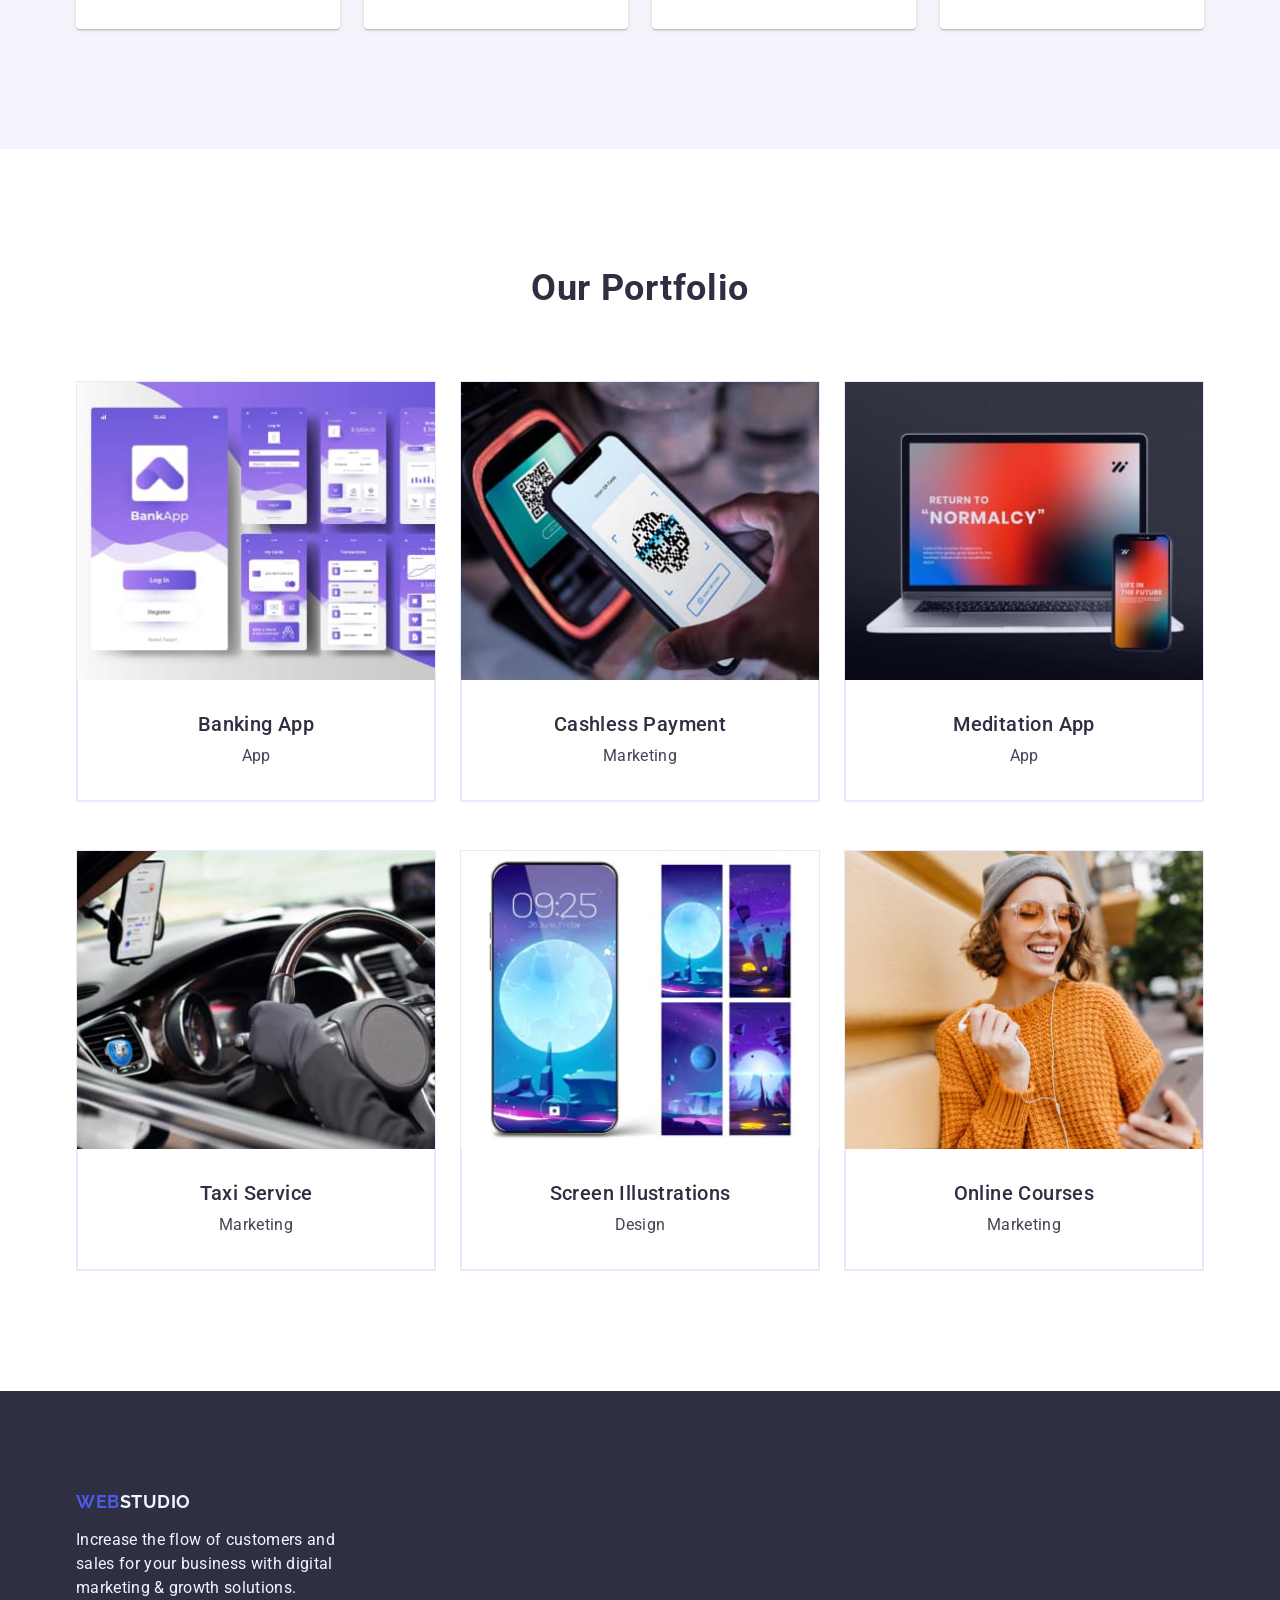
==== commit 4e75ac16: "finish" ====
--- a/index.html
+++ b/index.html
@@ -28,7 +28,7 @@
                     <li class="link-header">
                         <a class="menu-nav-link" href="">Portfolio</a>
                     </li>
-                    <li class="link-header link-header-fin">
+                    <li class="link-header">
                         <a class="menu-nav-link" href="">Contacts</a>
                     </li>
                 </ul>
@@ -39,7 +39,7 @@
                     <li class="contacts link-header">
                         <a class="contacts-link" href="mailto:info@devstudio.com">info@devstudio.com</a>
                     </li>
-                    <li class="contacts link-header link-header-fin">
+                    <li class="contacts link-header">
                         <a class="contacts-link" href="tel:+110001111111">+11 (000) 111-11-11</a>
                     </li>
                 </ul>
--- a/css/styles.css
+++ b/css/styles.css
@@ -66,18 +66,8 @@
 
 .navigation {
     display: flex;
-    /* column-gap: 40px; */
-}
-
-.link-header {
-    margin-right: 40px;
-}
-
-.link-header-fin {
-    margin-right: 0;
-}
-
-
+    gap: 40px;
+}
 
 .logo-link {
     color: #2E2F42;
@@ -110,6 +100,7 @@
     display: block;
     padding-top: 24px;
     padding-bottom: 24px;
+    
 }
 
 .menu-nav-link:hover,
@@ -124,6 +115,7 @@
 
 .adr-ss-ul {
     display: flex;
+    gap: 40px;
 }
 
 .contacts {
@@ -243,7 +235,8 @@
 }
 
 .our-team {
-    padding-bottom: 72px;
+    margin-bottom: 72px;
+    /* padding-bottom: 72px; */
     text-align: center;
     color: #2E2F42;    
     font-size: 36px;
@@ -325,9 +318,9 @@
 
 .portfolio-card {
     text-align: center;
-    padding-top: 32px;
-    padding-bottom: 32px;
-    
+    padding: 32px 16px;
+    border: 1px solid #e7e9fc;
+    border-top: none;
 }
 
 .portfolio-card:hover, 
@@ -360,7 +353,8 @@
 }
 
 .logo-link-footer {
-    margin-bottom: 18px;
+    display: inline-block;
+    margin-bottom: 16px;
     color: #4D5AE5;
     font-family: 'Raleway', sans-serif;
     font-size: 18px;
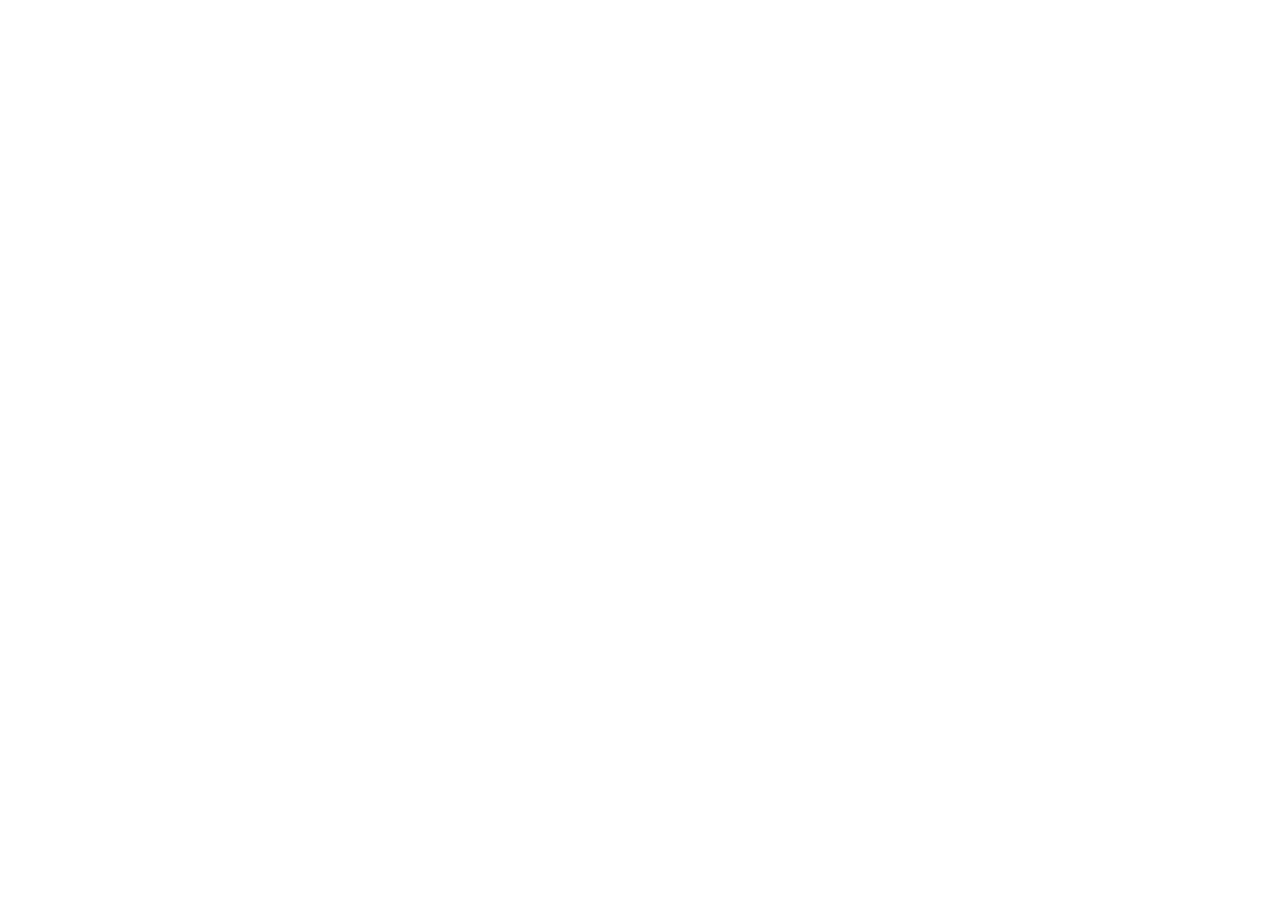
==== commit 92a558bd: "jr" ====
--- a/index.html
+++ b/index.html
@@ -3,202 +3,10 @@
 <head>
     <meta charset="UTF-8">
     <meta name="viewport" content="width=device-width, initial-scale=1.0">
-    <title>Webstudio</title>
-<link rel="preconnect" href="https://fonts.googleapis.com">
-<link rel="preconnect" href="https://fonts.gstatic.com" crossorigin>
-<link href="https://fonts.googleapis.com/css2?family=Raleway:wght@700&family=Roboto:wght@400;500;700&display=swap"
-    rel="stylesheet">
-        <link rel="stylesheet" href="https://cdnjs.cloudflare.com/ajax/libs/modern-normalize/2.0.0/modern-normalize.min.css"
-            integrity="sha512-4xo8blKMVCiXpTaLzQSLSw3KFOVPWhm/TRtuPVc4WG6kUgjH6J03IBuG7JZPkcWMxJ5huwaBpOpnwYElP/m6wg=="
-            crossorigin="anonymous" referrerpolicy="no-referrer" />
-        <link rel="stylesheet" href="./css/styles.css">
+    <title>Document</title>
 </head>
 <body>
-    <!-- HEDER -->
-    <header class="page-header">
-        <div class="container page-header-div">
-            <nav class="site-nav">
-                <a class="logo-web" href="./index.html">
-                    Web<span class="logo-link">Studio</span>
-                </a>
-                <ul class="navigation">
-                    <li class="link-header">
-                        <a class="menu-nav-link" href="./index.html"> Studio</a>
-                    </li>
-                    <li class="link-header">
-                        <a class="menu-nav-link" href="">Portfolio</a>
-                    </li>
-                    <li class="link-header">
-                        <a class="menu-nav-link" href="">Contacts</a>
-                    </li>
-                </ul>
-            </nav>
-            
-            <address class="adr-ss">
-                <ul class="adr-ss-ul">
-                    <li class="contacts link-header">
-                        <a class="contacts-link" href="mailto:info@devstudio.com">info@devstudio.com</a>
-                    </li>
-                    <li class="contacts link-header">
-                        <a class="contacts-link" href="tel:+110001111111">+11 (000) 111-11-11</a>
-                    </li>
-                </ul>
-            </address>
-        </div>
-        
-    </header>
-           <!-- HERO -->
-    <main>
-        <section class="section hero-block">
-            <div class="container container-hero">
-                <h1 class="hero-title">Effective Solutions for Your Business</h1>
-                <button class="button-hero" type="button">Order Service</button>
-            </div>
-            
-        </section>
-
-        <!-- First section after hero -->
-        <section class="section">
-            <div class="container">
-               <h2 class="visually-hidden">our approach</h2>
-                <ul class="privilege">
-                    <li class="privilege-list">
-                        <h3 class="title-privilege">Strategy</h3>
-                        <p class="privilege-p">Our goal is to identify the business problem to walk away with the perfect and creative
-                            solution.</p>
-                    </li>
-                    <li class="privilege-list">
-                        <h3 class="title-privilege">Punctuality</h3>
-                        <p class="privilege-p">Bring the key message to the brand's audience for the best price within the shortest
-                            possible time.</p>
-                    </li>
-                    <li class="privilege-list">
-                        <h3 class="title-privilege">Diligence</h3>
-                        <p class="privilege-p">Research and confirm brands that present the strongest digital growth opportunities and
-                            minimize risk.</p>
-                    </li>
-                    <li class="privilege-list">
-                        <h3 class="title-privilege">Technologies</h3>
-                        <p class="privilege-p">Design practice focused on digital experiences. We bring forth a deep passion for
-                            problem-solving.</p>
-                    </li>
-                </ul>
-            </div>
-            
-        </section>
-
-        <!-- section Our Team -->
-        <section class="section team-section">
-            <div class="container">
-             <h2 class="our-team">Our Team</h2>
-                <ul class="our-team-ul">
-                    <li class="our-team-li">
-                        <img class="team-img" src="./images/markguerrero.jpg" alt="mark guerrero" width="264">
-                        <div class="foto-names">
-                            <h3 class="title-team">Mark Guerrero</h3>
-                            <p class="our-team-p">Product Designer</p>
-                        </div>
-                        
-                    </li>
-                
-                    <li class="our-team-li">
-                        <img class="team-img" src="./images/tomford.jpg" alt="tom ford" width="264">
-                        <div class="foto-names">
-                            <h3 class="title-team">Tom Ford</h3>
-                            <p class="our-team-p">Frontend Developer</p>
-                        </div>
-                    </li>
-                
-                    <li class="our-team-li">
-                        <img class="team-img" src="./images/camilagarcia.jpg" alt="camila garcia" width="264">
-                        <div class="foto-names">
-                            <h3 class="title-team">Camila Garcia</h3>
-                            <p class="our-team-p">Marketing</p>
-                        </div>                       
-                    </li>
-                
-                    <li class="our-team-li">
-                        <img class="team-img" src="./images/danielwilson.jpg" alt="daniel wilson" width="264">
-                        <div class="foto-names">
-                            <h3 class="title-team">Daniel Wilson</h3>
-                            <p class="our-team-p">UI Designer</p>
-                        </div>
-                    </li>
-                </ul>
-            </div>
-           
-        </section>
-        <!-- Portfolio -->
-        <section class="section">
-            <div class="container">
-                <h2 class="portfolio-title">Our Portfolio</h2>
-                <ul class="portfolio-ul">
-                    <li class="portfolio-li">
-                    <img class="portfolio-img" src="./images/bankingappinteraceconcept.jpg" alt="banking app interace concept"
-                        width="360">
-                        <div class="portfolio-card">
-                            <h3 class="portfolio-name">Banking App</h3>
-                            <p class="portfolio-p">App</p>
-                        </div>
-                        
-                    </li>
-                    <li class="portfolio-li">
-                        <img class="portfolio-img" src="./images/cashlesspayment.jpg" alt="cashless payment" width="360">
-                        <div class="portfolio-card">
-                            <h3 class="portfolio-name">Cashless Payment</h3>
-                            <p class="portfolio-p">Marketing</p>
-                        </div>
-                        
-                    </li>
-                    <li class="portfolio-li">
-                        <img class="portfolio-img" src="./images/laptop.jpg" alt="meditation app" width="360">
-                        <div class="portfolio-card">
-                            <h3 class="portfolio-name">Meditation App</h3>
-                            <p class="portfolio-p">App</p>
-                        </div>
-                        
-                    </li>
-                    <li class="portfolio-li">
-                        <img class="portfolio-img" src="./images/taxiservice.jpg" alt="taxi service" width="360">
-                        <div class="portfolio-card">
-                            <h3 class="portfolio-name">Taxi Service</h3>
-                            <p class="portfolio-p">Marketing</p>
-                        </div>
-                        
-                    </li>
-                    <li class="portfolio-li">
-                        <img class="portfolio-img" src="./images/smartphone.jpg" alt="screen illustrations" width="360">
-                        <div class="portfolio-card">
-                            <h3 class="portfolio-name">Screen Illustrations</h3>
-                            <p class="portfolio-p">Design</p>
-                        </div>
-                       
-                    </li>
-                    <li class="portfolio-li">
-                        <img class="portfolio-img" src="./images/onlinecourses.jpg" alt="online courses" width="360">
-                        <div class="portfolio-card">
-                            <h3 class="portfolio-name">Online Courses</h3>
-                            <p class="portfolio-p">Marketing</p>
-                        </div>
-                        
-                    </li>
-                </ul>
-
-            </div>
-            
-        </section>
-    </main>
-    
-    <!-- FOOTER -->
-    <footer class="footer">
-        <div class="container">
-            <a class="logo-link-footer" href="./index.html">
-                Web<span class="logo-footer">Studio</span>
-            </a>
-            <p class="footer-p">Increase the flow of customers and sales for your business with digital marketing & growth solutions.</p>
-        </div>
-        
-    </footer>
+    <script src="./tutor.js"></script>
     
 </body>
 </html>
